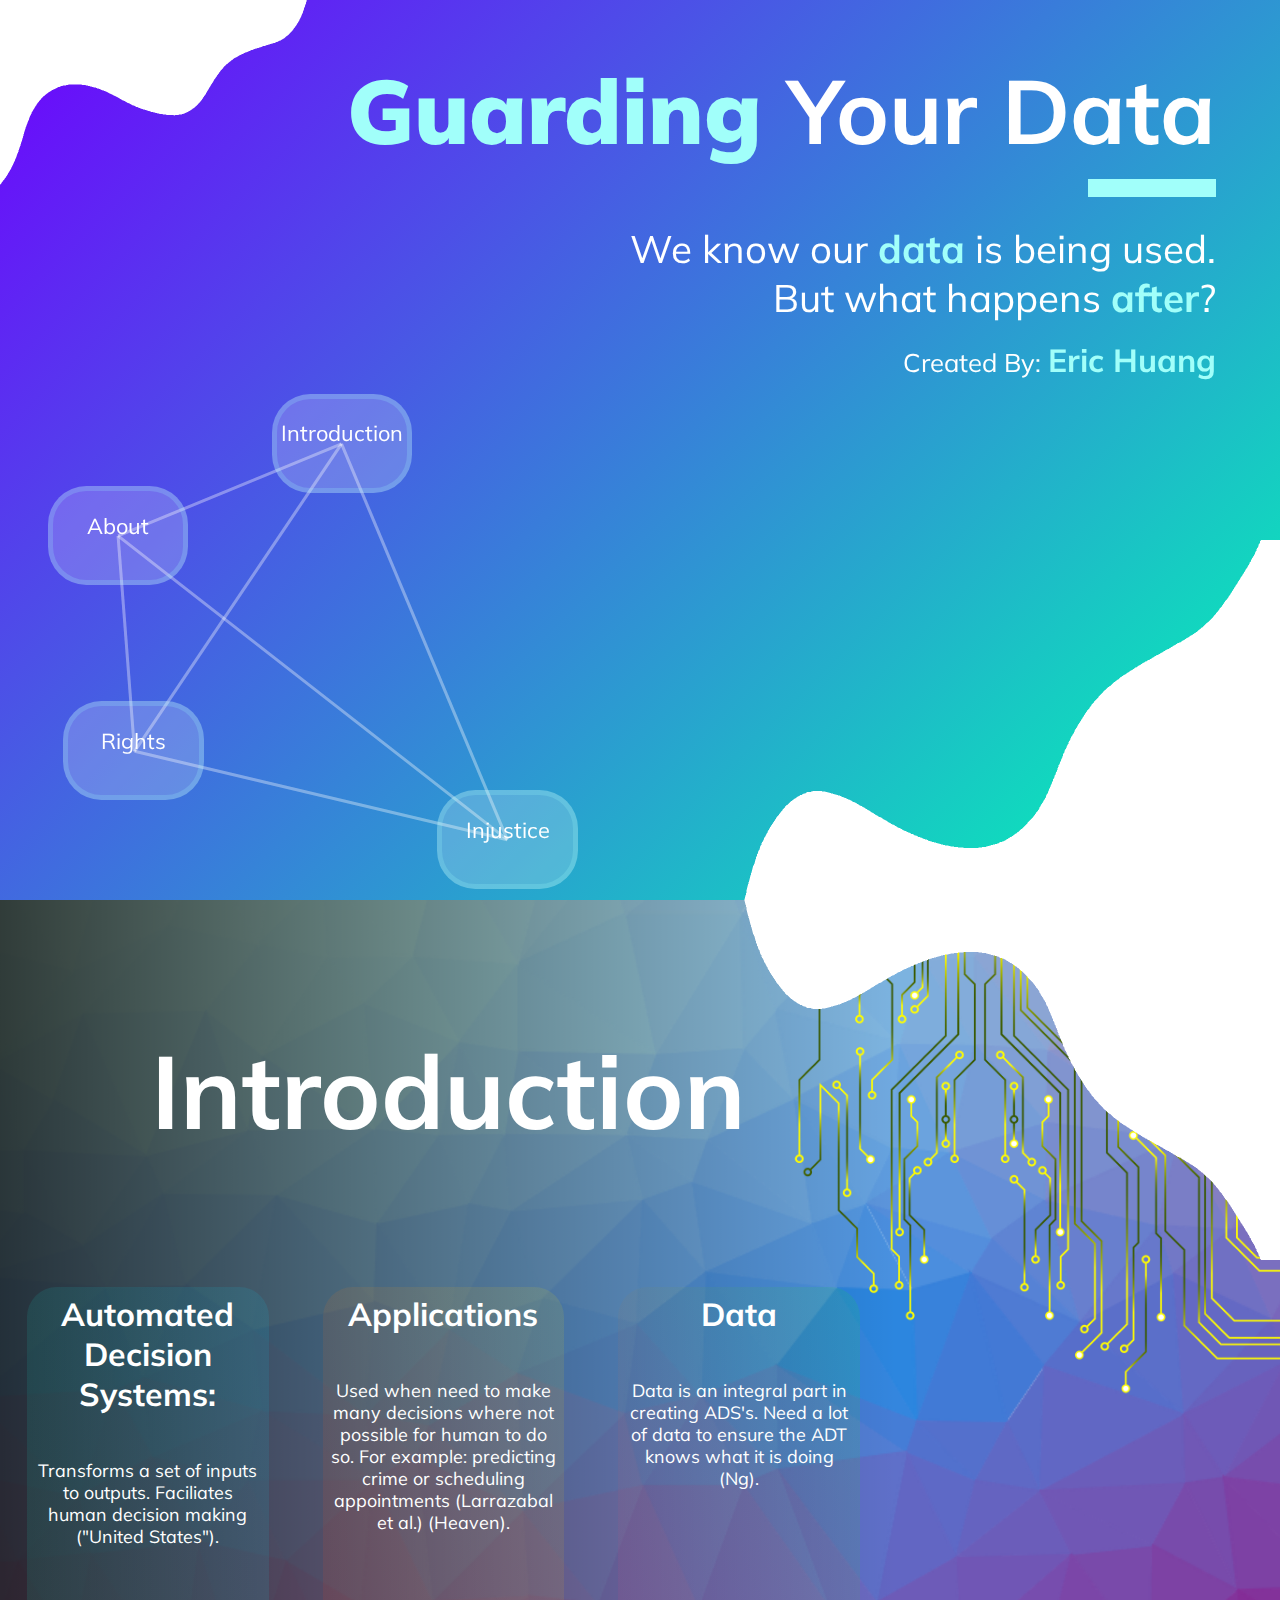
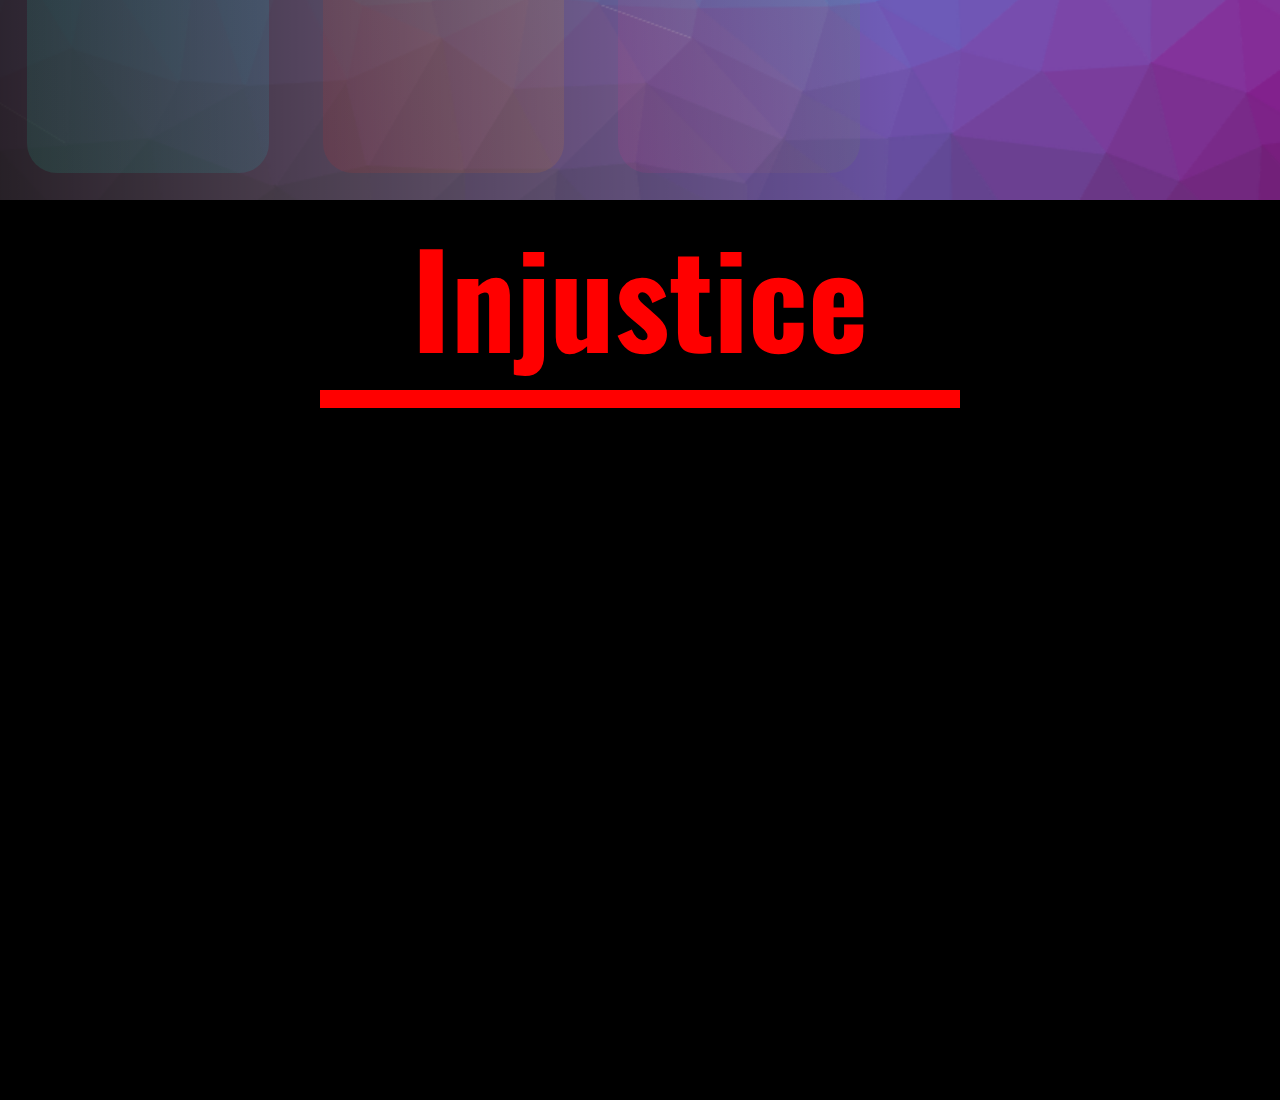
==== _html/index.html @ 79931433 "commit" ====
<!DOCTYPE html>
<html>
    <head>
        <link rel='stylesheet' href='../_css/general.css'>
        <link rel='stylesheet' href='../_css/page1.css'>
        <link rel='stylesheet' href='../_css/page2.css'>
        <link rel='stylesheet' href='../_css/page3.css'>
        <link rel="preconnect" href="https://fonts.gstatic.com">
        <link href="https://fonts.googleapis.com/css2?family=Mulish&display=swap" rel="stylesheet">
        <link href="https://fonts.googleapis.com/css2?family=Oswald&display=swap" rel="stylesheet">
        <script src="https://ajax.googleapis.com/ajax/libs/jquery/3.5.1/jquery.min.js"></script>
    </head>
    <body>
        <div id='page1'>
            <div id="title-slogan">
                <h1><span style='color:rgb(161, 255, 250)'><strong>Guarding</strong></span> Your Data</h1>
                <div id="rect"></div>
                <p class='slogan'>We know our <span style='color:rgb(161, 255, 250)'><strong>data</strong></span> is being used.</p>
                <p class='slogan'>But what happens <span style='color:rgb(161,255,250)'><strong>after</strong></span>?</p>
                <p id="credits">Created By: <span style='color:rgb(161, 255, 250);font-size:2.5vw;'><strong>Eric Huang</strong></span></p>
            </div>
            <canvas id="linesbetween"></canvas>
            <div id="links">
                <a href='#page2'>
                    <div class='link' id='l1'>
                        <p class="linktext">
                            Introduction
                        </p>
                    </div>
                </a>
                <a href='#page3'>
                    <div class='link' id='l2'>
                        <p class="linktext">
                            Injustice
                        </p>
                    </div>
                </a>
                <div class='link' id='l3'>
                    <p class="linktext">
                        Rights
                    </p>
                </div>
                <a href='about.html'>
                    <div class='link' id='l4'>
                        <p class="linktext">
                            About
                        </p>
                    </div>
                </a>
            </div>
            <img id='waveimg' src='../pics/wave.png'>
            <img id='wavetopimg' src='../pics/wavetop.png'>
        </div>
        <div id='page2'>
            <div id='page2head'>
                <h1>
                    Introduction
                </h1>
                <div id="info2">
                    <div id='infoCard' style='background-image: linear-gradient(70deg, rgba(29,255,195,0.1),rgba(0,212,255,0.1));'>
                        <h2>Automated Decision Systems:</h2>
                        <p>Transforms a set of inputs to outputs. Faciliates human decision making ("United States").</p>
                    </div>
                    <div id='infoCard' style='background-image: linear-gradient(70deg, rgba(255, 29, 29, 0.1),rgba(255, 238, 0, 0.1));'>
                        <h2>Applications</h2>
                        <p>Used when need to make many decisions where not possible for human to do so.
                            For example: predicting crime or scheduling appointments (Larrazabal et al.) (Heaven).
                        </p>
                    </div>
                    <div id='infoCard' style='background-image: linear-gradient(70deg, rgba(255, 29, 153, 0.1),rgba(9, 255, 0, 0.1));'>
                        <h2>Data</h2>
                        <p>Data is an integral part in creating ADS's. Need a lot of data to ensure the ADT
                            knows what it is doing (Ng).
                        </p>
                    </div>
                </div>
            </div>
            <img id="elec" src='../pics/elec.png'>
            <img id='waveimg2' src='../pics/wave.png'>
        </div>
        <div id='page3'>
            <div id="bigInjustice">
                <h1>
                    Injustice
                </h1>
                <div id="redline"></div>
            </div>
        </div>
        <a id="scrollUp" href='#page1'>
            <p>
                Scroll Up 
            </p>
        </a>
        <script src='../_js/background.js'></script>
        <script src='../_js/frontAnim.js'></script>
        <script src='../_js/pagedynamics.js'></script>
    </body>
</html>
---- _css/general.css ----
* {
    margin: 0;
    padding: 0;
    -webkit-box-sizing: border-box;
    -moz-box-sizing: border-box;
         box-sizing: border-box;

}

body {
    overflow-x: hidden;
    position: relative;
}

img {
    user-select: none;
    -moz-user-select: none;
    -webkit-user-drag: none;
    -webkit-user-select: none;
    -ms-user-select: none;
}

#scrollUp {
    display: none; 
    position: fixed;
    width: 10vw;
    height: 5vh;
    left: 2vw;
    top: 3vh;
    border-radius: 2vw;
    z-index: 1;
    text-align: center;
    background-color: rgba(161, 255, 250, 0.288);
    transition: 0.3s;
    color: rgb(0, 0, 0);
    text-decoration: none;
    font-style: none;
    font-size: 2.5vh;
    animation: pulse 3s infinite;
}
#scrollUp p {
    position: absolute;
    left: 0;
    right: 0;
    top: 0.6vh;
}
#scrollUp:hover {
    color: white;
    border: 2px solid white;
}
@keyframes pulse {
    50% {
        transform: scale(1.1);
        box-shadow: 0 0 10px rgb(161, 255, 250);
    }
}



h1, h2, p {
    font-family: 'Mulish';
}
---- _css/page1.css ----
#page1 {
    height: 100vh;
    width: 100vw;
    position: relative;
    background: linear-gradient(-45deg, #00ffb3, #6f00ff);
}

#title-slogan {
    top: 6vh;
    right: 5vw;
    z-index: 4;
    width: 70vw;
    color: rgb(255, 255, 255);
    position: absolute;
    transition: 1s;
    text-align: right;
}


#title-slogan h1 {
    font-size: 7vw;
    margin-bottom: 1vw;
}

#title-slogan .slogan {
    clear: right;
    margin-bottom: 0vw;
    font-size: 3vw;
}
#rect {
    position: relative;
    float: right;
    background-color: rgb(161, 255, 250);
    width: 10vw;
    height: 2vh;
    right: 0;
    margin-bottom: 3vh;
}
#credits {
    margin-top: 2vh;
    color: white;
    font-size: 2vw;
}

#waveimg {
    width: 50vw;
    position: absolute;
    bottom: 0;
    right: 0;
    transition: 0.5s;
    z-index: 2;
}
#wavetopimg {
    width: 50vw;
    position: absolute;
    top: 0;
    left: 0;
    transition: 0.5s;
    z-index: 1;
}

#links {
    position: absolute;
    z-index: 4;
    bottom: 0vh;
    left: 0vw;
    width: 55vw;
    height: 60vh;
    text-decoration: none;
}

.link {
    position: absolute;
    border: 5px solid rgba(161, 255, 250, 0.2);
    border-radius: 3vw;
    width: 11vw;
    height: 11vh;
    padding: 10px;
    display: inline-block;
    background-color: transparent;
    text-align: center;
    cursor: pointer;
    background-color: rgba(255, 255, 255, 0.2);
}
.link:hover {
    background-color: rgba(161, 255, 250, 0.5);
    border: 5px solid rgba(255, 255, 255, 1);
    transform: scale(1.1);
    box-shadow: 0 0 7px white;
}

.linktext {
    position: absolute;
    font-size: 1.7vw;
    left: 0;
    right: 0;
    top: 2.3vh;
    color: white;
}

#linesbetween {
    position: absolute;
    z-index: 1;
    bottom: 0vh;
    left: 0vw;
}
---- _css/page2.css ----
#page2 {
    background-image: url("../pics/grids.png");
    background-size: cover;
    height: 100vh;
    width: 100vw;
    position: relative;
    z-index: 1;
}

#waveimg2 {
    transform: scaleY(-1);
    position: absolute;
    width: 50vw;
    right: 0;
    top: 0;
}
#elec {
    position: absolute;
    bottom: -20px;
    top: 0;
    right: 0;
    width: 40vw;
}

#page2head {
    display: inline-block;
    position: relative;
    width: 70vw;
    height: 100vh;
    background-image: linear-gradient(90deg,rgba(0, 0, 0, 0.747),rgba(255, 255, 255, 0))

}

#page2head h1 {
    position: absolute;
    text-align: center;
    left: 0;
    right: 0;
    top: 14vh;
    font-size: 8vw;
    color: rgb(255, 255, 255);
}

#info2 {
    top: 40vh;
    bottom: 0;
    position: absolute;
    width: 100%;
    display: flex;
    flex-direction: row;
    flex-flow: space-evenly;
}

#infoCard {
    position: relative;
    border-radius: 30px;
    margin: 3%;
    width: 27%;
    transition: 0.2s;
}

#infoCard:hover {
    transform: scale(1.03);
}

#info2 h2 {
    margin: 3%;
    text-align: center;
    color: rgb(255, 255, 255); 
    font-size: 2.5vw;
    margin-bottom: 5vh;
}

#info2 p {
    margin: 3%;
    text-align: center;
    color: rgb(255, 255, 255); 
    font-size: 1.4vw;
}
---- _css/page3.css ----
#page3 {
    background-color: black;
    height: 100vh;
    width: 100vw;
    position: relative;
    animation: changeRedBlack 4s infinite;
}
@keyframes changeRedBlack {
    50% {
        background-color: rgb(29, 0, 0);
    }
}

#bigInjustice {
    position: relative;
    /* border: 1px solid white; */
    width: 50vw;
    left: 25vw;
}

#page3 h1 {
    color: red;
    font-family: "Oswald";
    text-align: center;
    font-size: 10vw;
    position: relative;
}

#redline {
    border: 1px dotted red;
    background-color: red;
    height: 2vh;

}
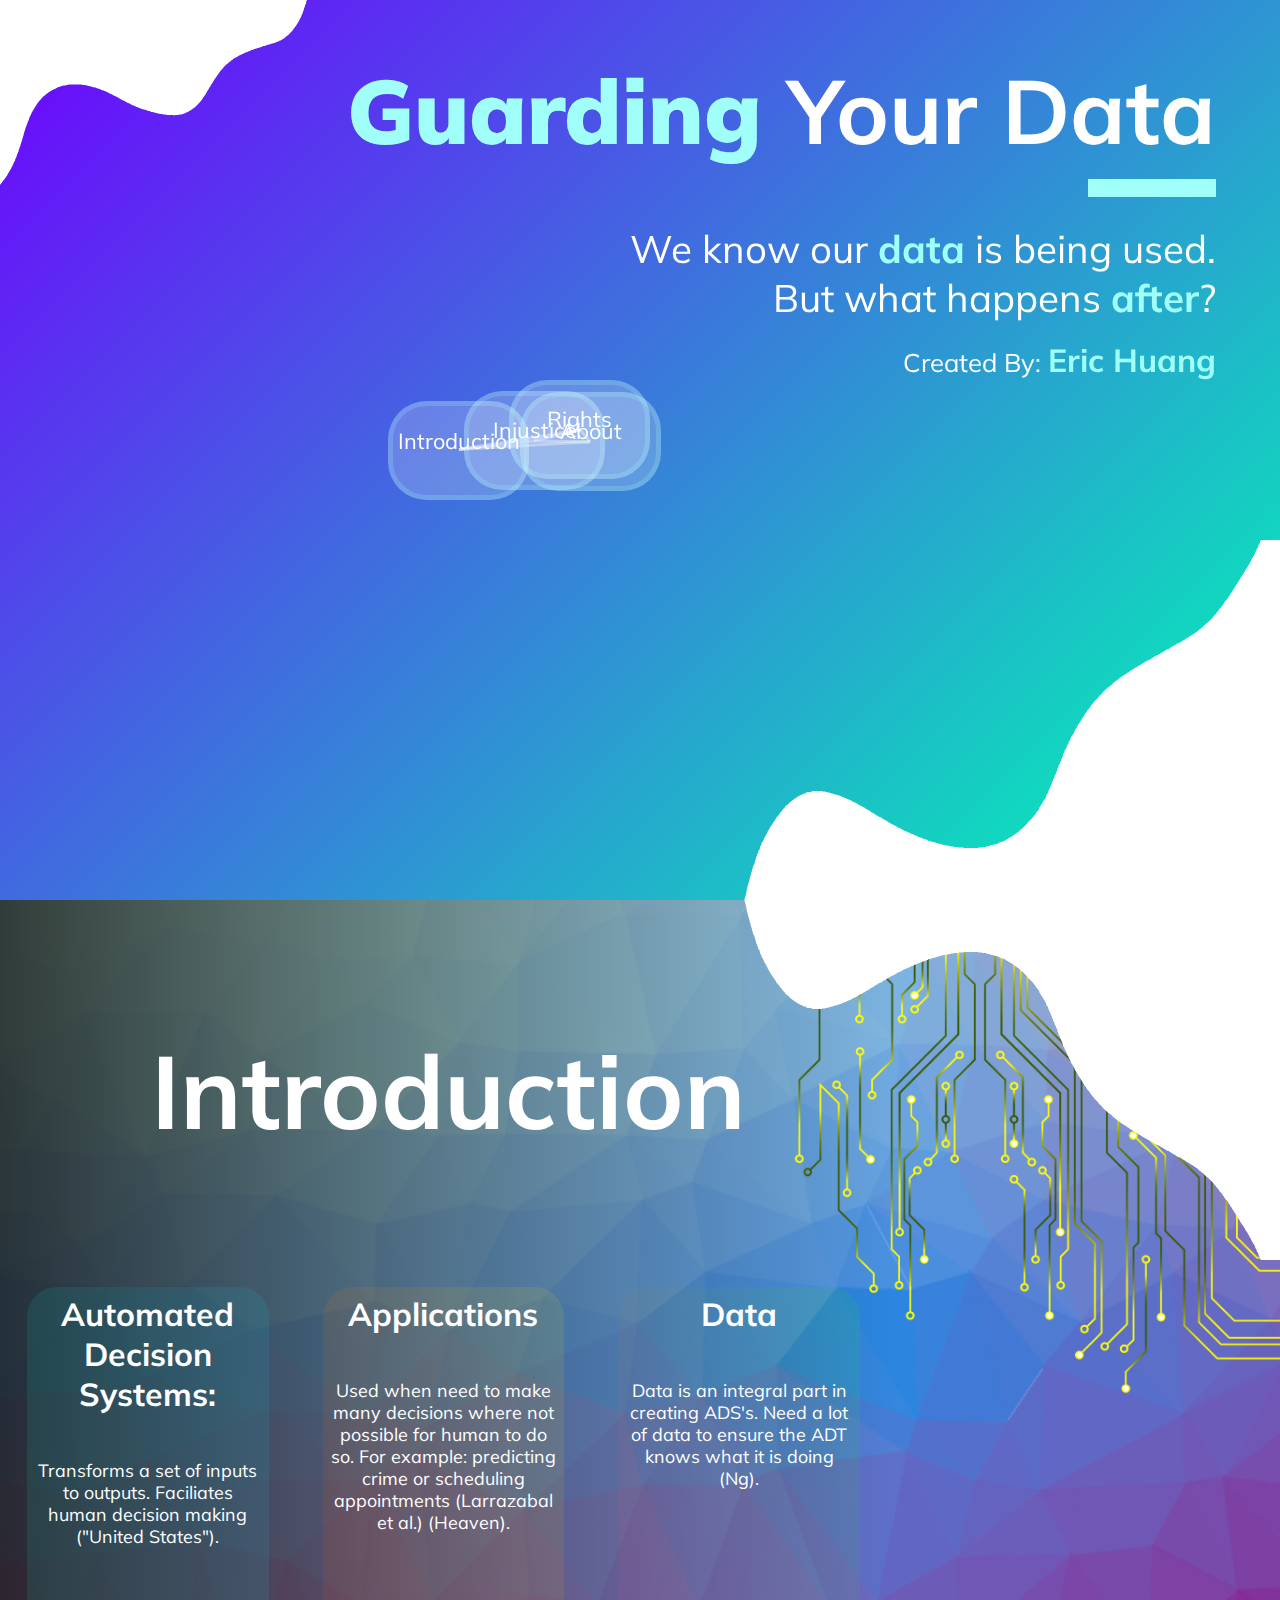
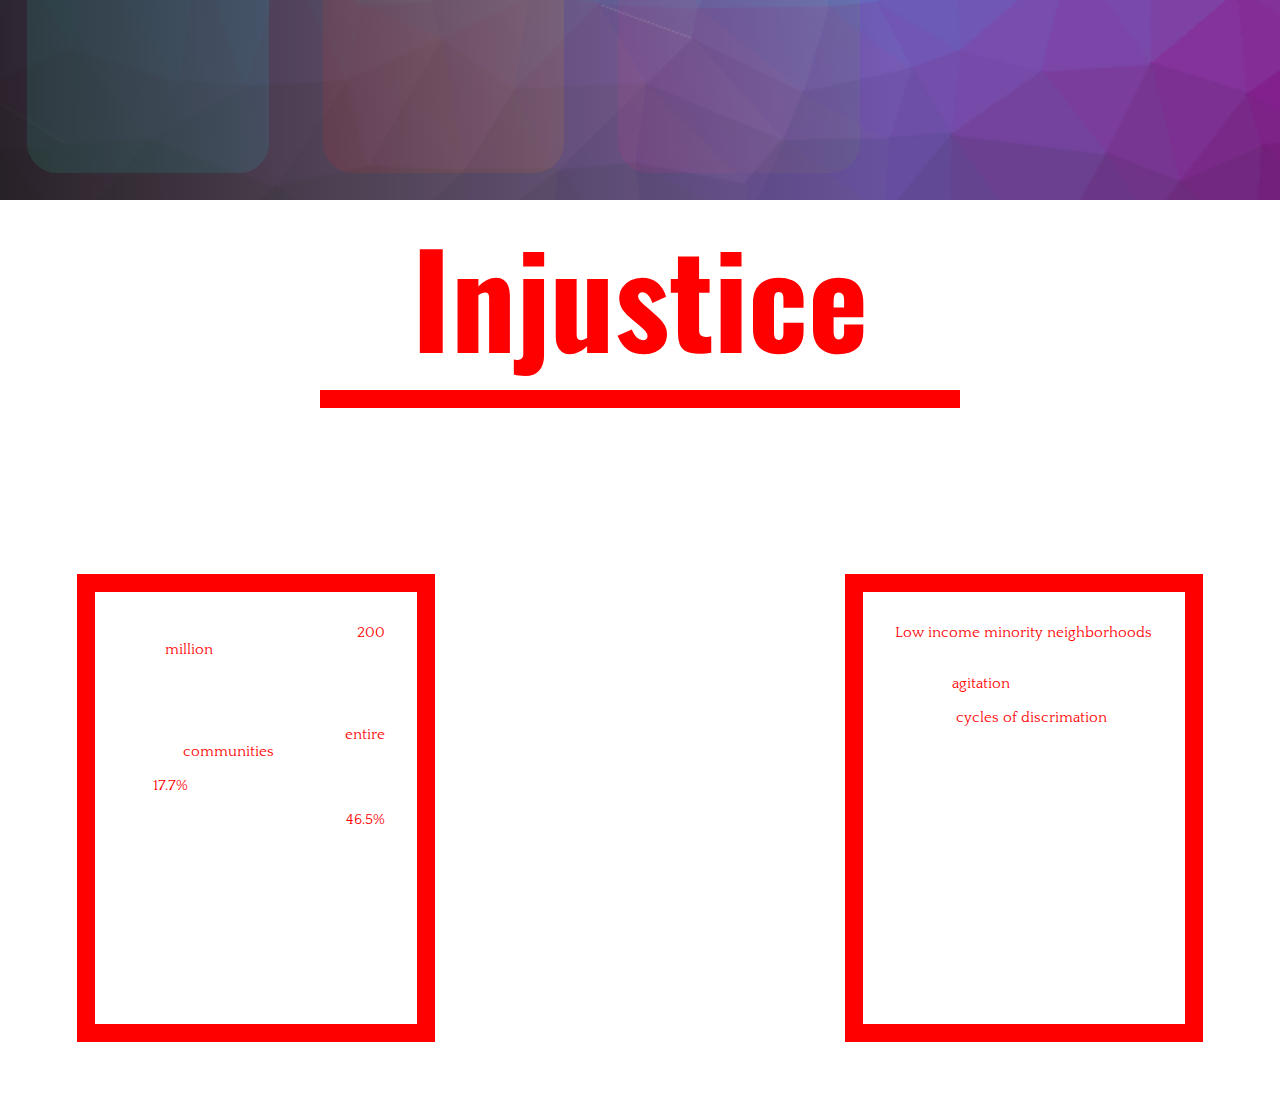
==== commit 2fd84e9a: "added page3" ====
--- a/_html/index.html
+++ b/_html/index.html
@@ -8,6 +8,7 @@
         <link rel="preconnect" href="https://fonts.gstatic.com">
         <link href="https://fonts.googleapis.com/css2?family=Mulish&display=swap" rel="stylesheet">
         <link href="https://fonts.googleapis.com/css2?family=Oswald&display=swap" rel="stylesheet">
+        <link href="https://fonts.googleapis.com/css2?family=Quattrocento&display=swap" rel="stylesheet">
         <script src="https://ajax.googleapis.com/ajax/libs/jquery/3.5.1/jquery.min.js"></script>
     </head>
     <body>
@@ -85,6 +86,33 @@
                 </h1>
                 <div id="redline"></div>
             </div>
+            <div id="injusticeInfo">
+                <div class="injusticeSideInfo">
+                    <div class='injusticeSideCard'>
+                        <p id="injusticeLeftP" class="injusticePara">
+                            Past medical algorithm used on <span class='pulsingRedStats'>200 million</span> Americans was found by researchers to discriminate against African Americans (Ledford)<br><br>
+                            These medical algorithms can determine the health of <span class='pulsingRedStats'>entire communities</span> (Samorani et al.) <br><br>
+                            <span class='pulsingRedStats'>17.7%</span> of African American patients received extra care, compared to the significantly higher figure of <span class='pulsingRedStats'>46.5%</span> had it been unbiased (Ledford)
+                            
+                        </p>
+                    </div>
+                </div>
+                <div class="injusticeCenterInfo">
+                    <p class="injusticePara">
+                        You are probably familar with automated decision systems or some variant of the technology. <br><br>
+                        Of course, the idea of such process is easy to grasp.<br><br> But the consequences they bring may not
+                        be as well understood and recognized.
+                    </p>
+                </div>
+                <div class="injusticeSideInfo">
+                    <div class='injusticeSideCard'>
+                        <p id="injusticeRightR" class="injusticePara">
+                            <span class='pulsingRedStats'>Low income minority neighborhoods</span> impacted by predictive policing: different behavior in police officers > leads to <span class='pulsingRedStats'>agitation</span> in officers (Heaven) <br><br>
+                            Leads to <span class='pulsingRedStats'>cycles of discrimation</span>: data obtained by biased behavior from officers fed into models used by officers again (Heaven)                            
+                        </p>
+                    </div>
+                </div>
+            </div>
         </div>
         <a id="scrollUp" href='#page1'>
             <p>
--- a/_css/page3.css
+++ b/_css/page3.css
@@ -1,14 +1,9 @@
 #page3 {
-    background-color: black;
+    background-color: white;
     height: 100vh;
     width: 100vw;
     position: relative;
-    animation: changeRedBlack 4s infinite;
-}
-@keyframes changeRedBlack {
-    50% {
-        background-color: rgb(29, 0, 0);
-    }
+    transition: 2s;
 }
 
 #bigInjustice {
@@ -16,6 +11,7 @@
     /* border: 1px solid white; */
     width: 50vw;
     left: 25vw;
+    height: 35vh;
 }
 
 #page3 h1 {
@@ -31,4 +27,71 @@
     background-color: red;
     height: 2vh;
 
+}
+
+#injusticeInfo {
+    position: relative;
+    /* border: 2px solid rgb(0, 4, 255); */
+    width: 100vw;
+    height: 65vh;
+    display: flex;
+    justify-content: space-around;
+}
+
+#injusticeInfo .injusticeSideInfo {
+    position: relative;
+    /* border: 1px solid white; */
+    width: 35vw;
+}
+
+#injusticeInfo .injusticeSideInfo .injusticeSideCard {
+    border: 2vh solid red;
+    position: absolute;
+    top: 10%;
+    bottom: 10%;
+    right: 10%;
+    left: 10%;
+    animation: redBorderJump 5s infinite;
+}
+@keyframes redBorderJump {
+    50% {
+        box-shadow: 0 0 10vw red;
+    }
+}
+#injusticeInfo .injusticeSideInfo .injusticeSideCard p {
+    font-family: 'Quattrocento';
+    color: rgb(255, 255, 255);
+    font-size: 1.2vw;
+    margin: 10%;
+}
+
+#injusticeInfo .injusticeCenterInfo {
+    position: relative;
+    /* border: 1px solid red; */
+    width: 15vw;
+}
+
+#injusticeInfo .injusticeCenterInfo p {
+    font-family: 'Quattrocento';
+    color: rgb(255, 255, 255);
+    font-size: 1.5vw;
+    text-align: center;
+}
+
+#injusticeLeftP {
+    text-align: right;
+}
+
+.injusticePara {
+    transition: 2s;
+}
+
+.pulsingRedStats {
+    color: red;
+    animation: pulsingRedText 3s infinite;
+}
+@keyframes pulsingRedText {
+    50% {
+        color: white;
+    }
 }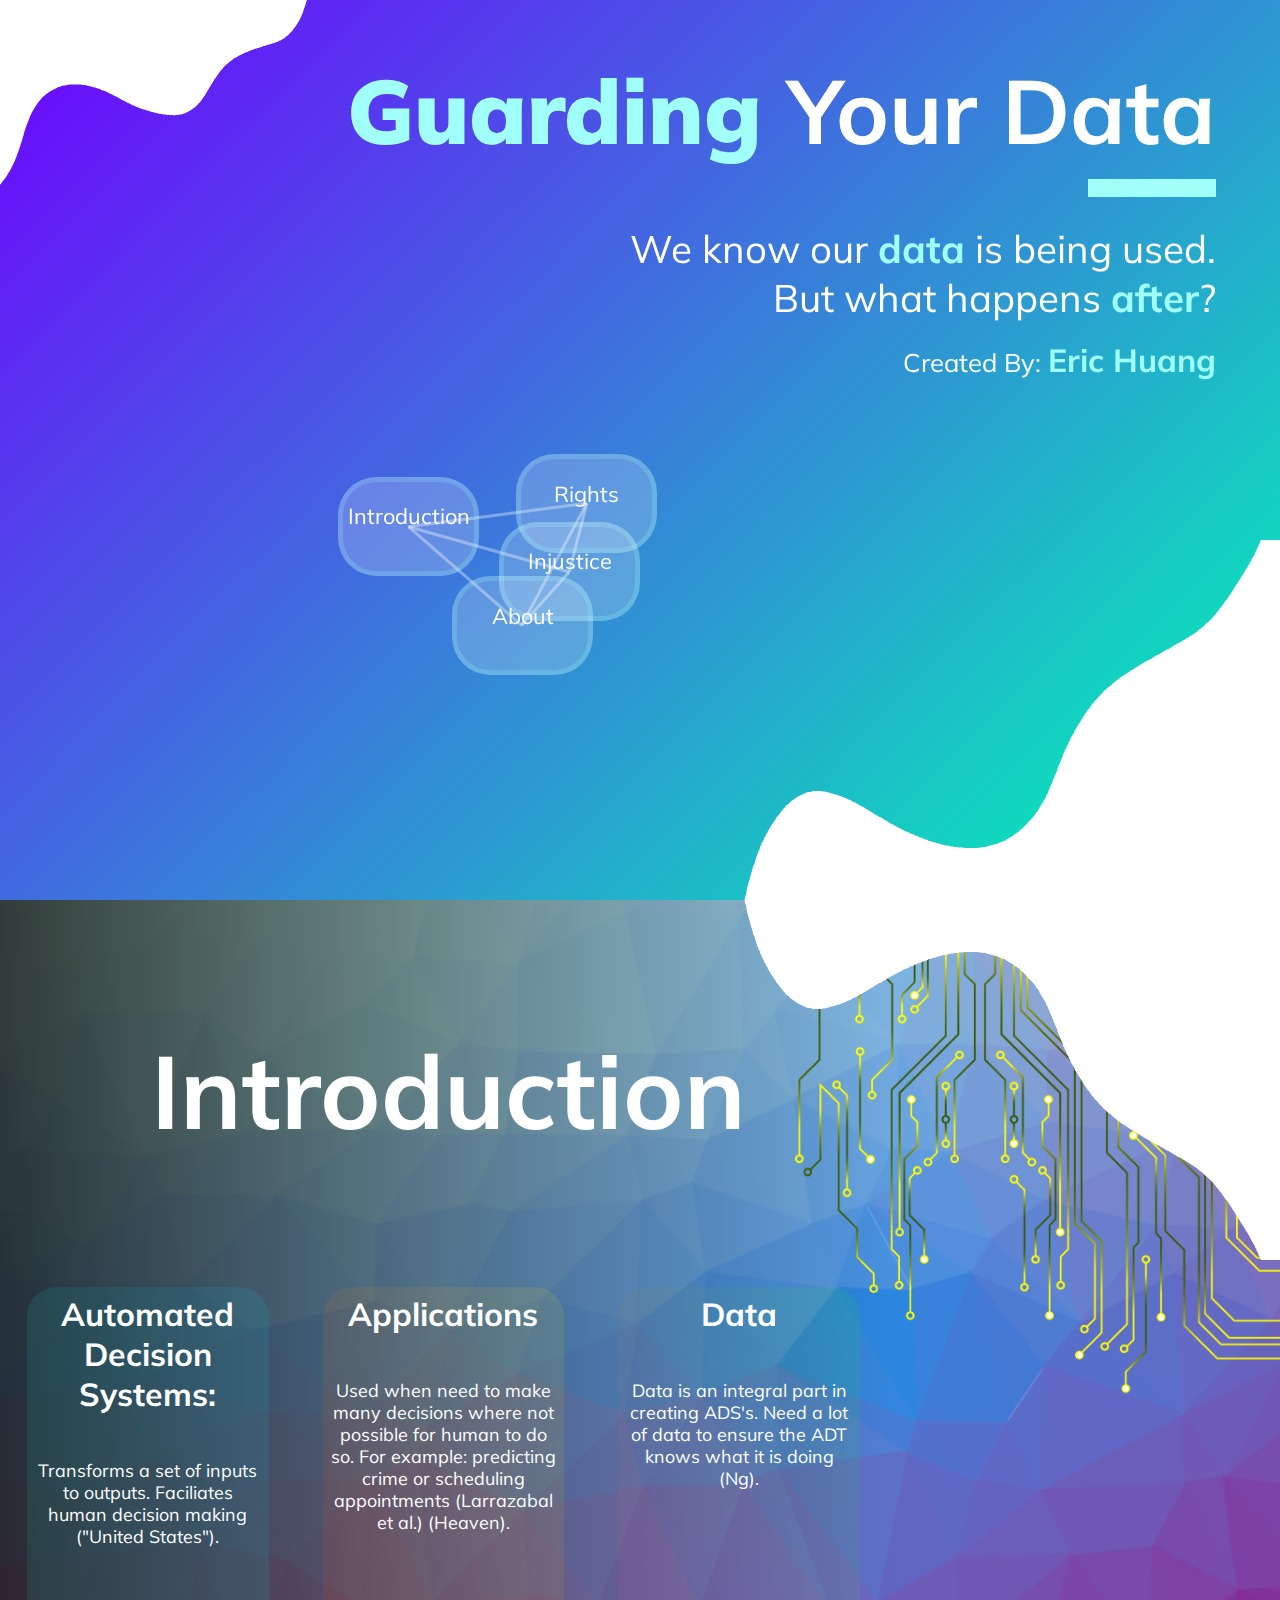
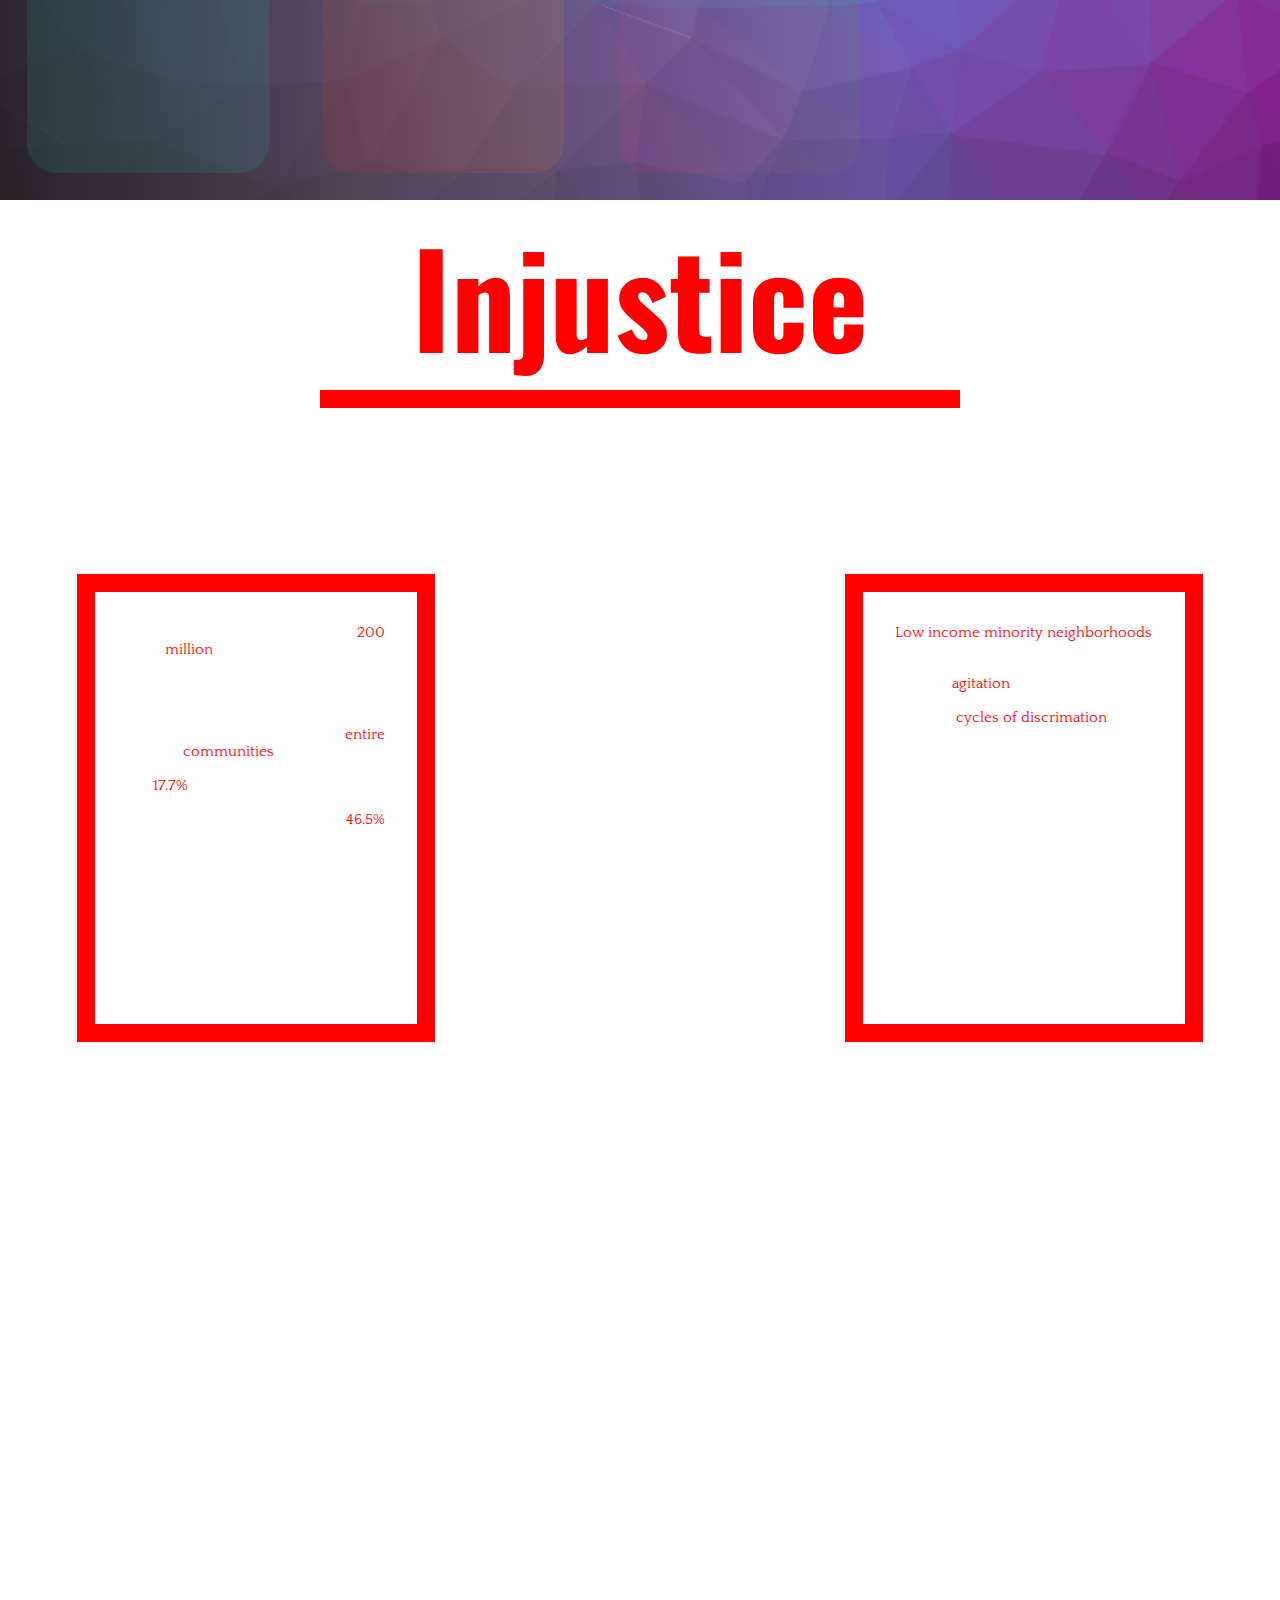
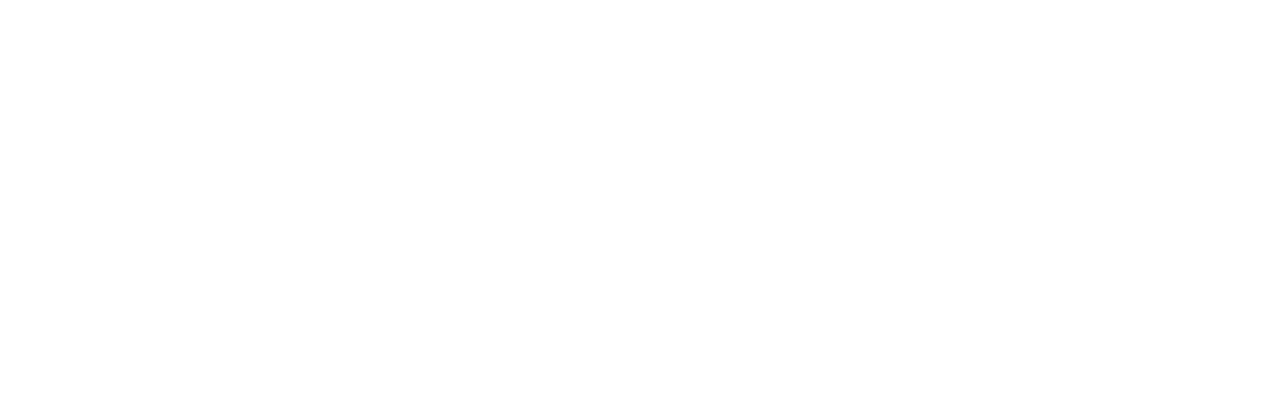
==== commit 755face4: "started page 4" ====
--- a/_html/index.html
+++ b/_html/index.html
@@ -5,6 +5,7 @@
         <link rel='stylesheet' href='../_css/page1.css'>
         <link rel='stylesheet' href='../_css/page2.css'>
         <link rel='stylesheet' href='../_css/page3.css'>
+        <link rel='stylesheet' href='../_css/page4.css'>
         <link rel="preconnect" href="https://fonts.gstatic.com">
         <link href="https://fonts.googleapis.com/css2?family=Mulish&display=swap" rel="stylesheet">
         <link href="https://fonts.googleapis.com/css2?family=Oswald&display=swap" rel="stylesheet">
@@ -36,11 +37,13 @@
                         </p>
                     </div>
                 </a>
-                <div class='link' id='l3'>
-                    <p class="linktext">
-                        Rights
-                    </p>
-                </div>
+                <a href='#page4'>
+                    <div class='link' id='l3'>
+                        <p class="linktext">
+                            Rights
+                        </p>
+                    </div>
+                </a>
                 <a href='about.html'>
                     <div class='link' id='l4'>
                         <p class="linktext">
@@ -114,6 +117,9 @@
                 </div>
             </div>
         </div>
+        <div id='page4'>
+
+        </div>
         <a id="scrollUp" href='#page1'>
             <p>
                 Scroll Up 
--- a/_css/page3.css
+++ b/_css/page3.css
@@ -51,11 +51,11 @@
     bottom: 10%;
     right: 10%;
     left: 10%;
-    animation: redBorderJump 5s infinite;
+    animation: redBorderJump 4s infinite;
 }
 @keyframes redBorderJump {
     50% {
-        box-shadow: 0 0 10vw red;
+        box-shadow: 0 0 5vw red;
     }
 }
 #injusticeInfo .injusticeSideInfo .injusticeSideCard p {
--- a/_css/page4.css
+++ b/_css/page4.css
@@ -0,0 +1,5 @@
+#page4 {
+    position: relative;
+    width: 100vw;
+    height: 100vh;
+}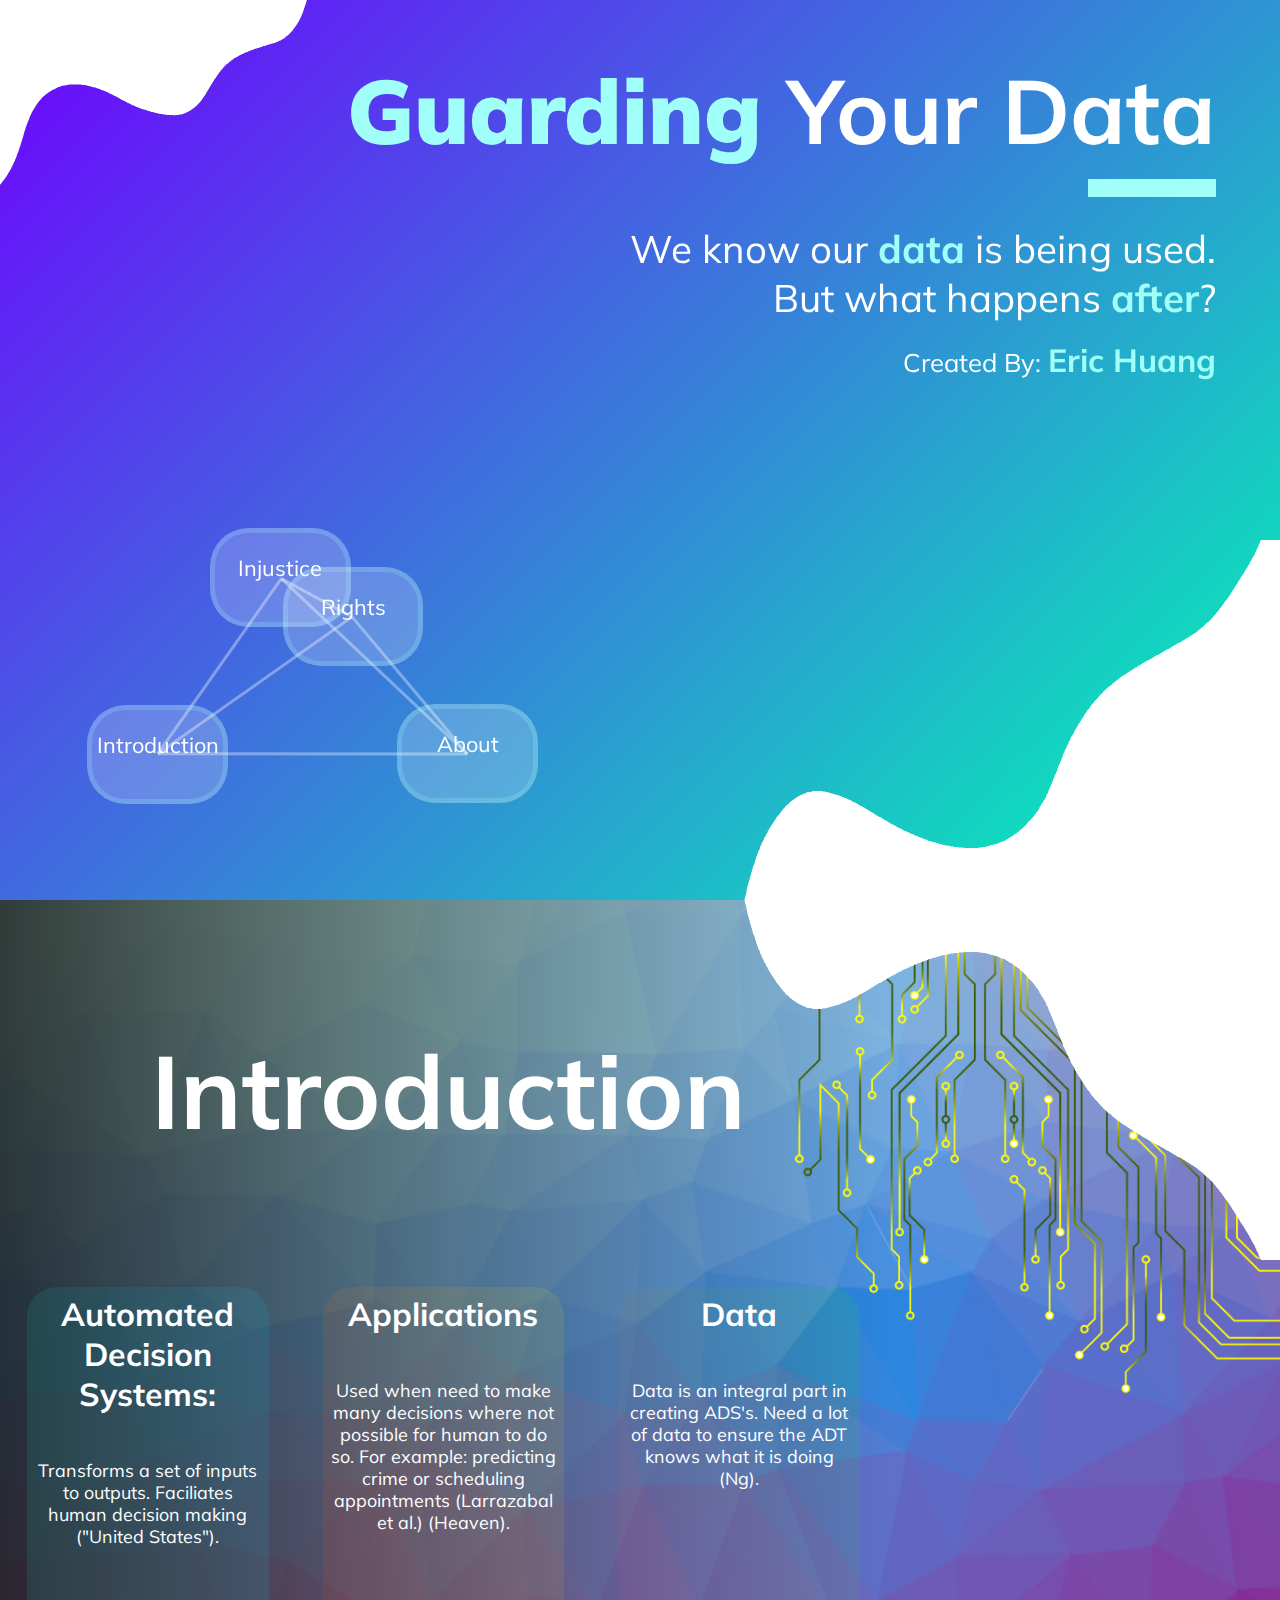
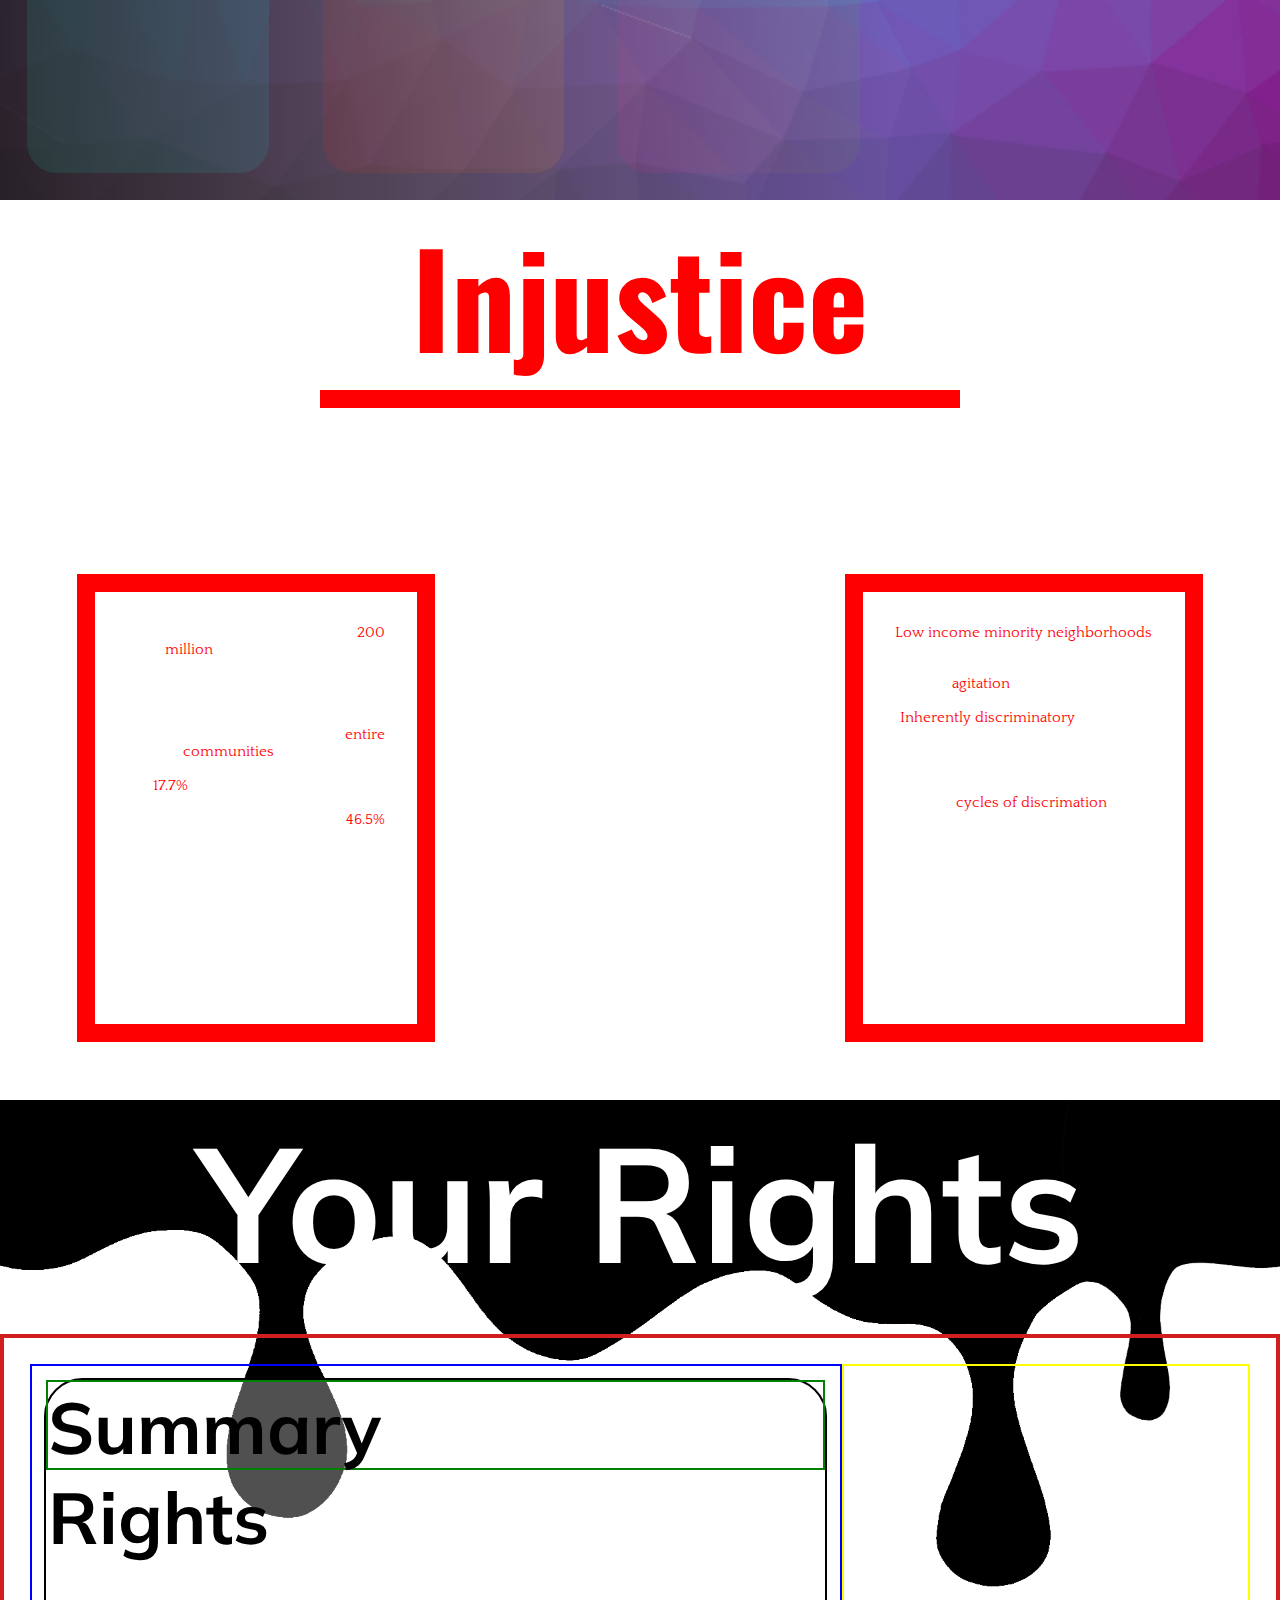
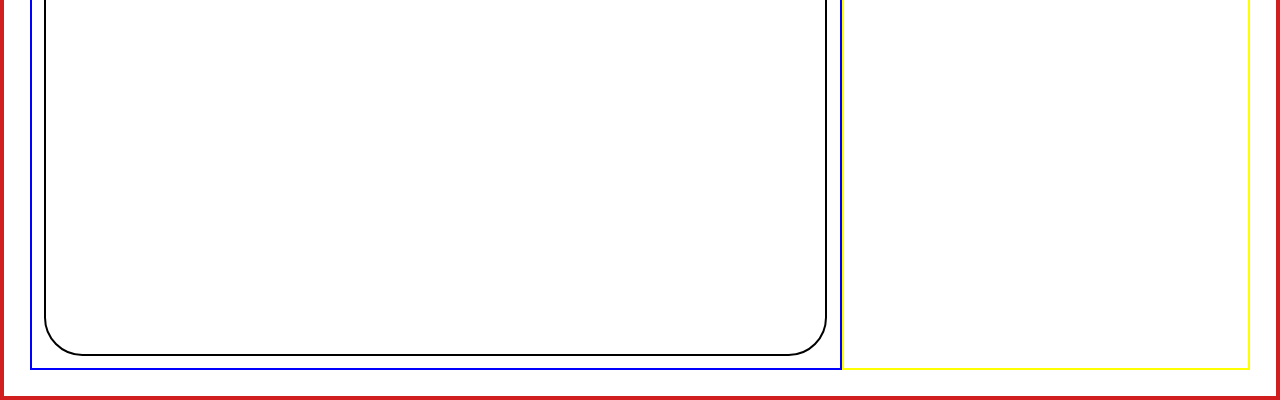
==== commit ad584275: "updatep4" ====
--- a/_html/index.html
+++ b/_html/index.html
@@ -111,14 +111,37 @@
                     <div class='injusticeSideCard'>
                         <p id="injusticeRightR" class="injusticePara">
                             <span class='pulsingRedStats'>Low income minority neighborhoods</span> impacted by predictive policing: different behavior in police officers > leads to <span class='pulsingRedStats'>agitation</span> in officers (Heaven) <br><br>
-                            Leads to <span class='pulsingRedStats'>cycles of discrimation</span>: data obtained by biased behavior from officers fed into models used by officers again (Heaven)                            
+                            “<span class='pulsingRedStats'>Inherently discriminatory</span>” as "decisions are made on the basis of subjects falling within so-defined groups” (B. Goodman and Flaxman).<br><br>                           
+                            Leads to <span class='pulsingRedStats'>cycles of discrimation</span>: data obtained by biased behavior from officers fed into models used by officers again (Heaven). 
                         </p>
                     </div>
                 </div>
             </div>
         </div>
         <div id='page4'>
+            <div id="rights-granted-cont">
+                <h1>
+                    Your Rights
+                </h1>
+            </div>
+            <div id='holdsRightsAndLink'>
+                <div id="aboutRights">
+                    <div id="aboutRightsBox">
+                        <div id="toggleSumRights">
+                            <h2 class="SumRightsFormat">
+                                Summary
+                            </h2>
+                            <h2 class="SumRightsFormat">
+                                Rights
+                            </h2>
+                        </div>
+                    </div>
+                </div>
+                <div id="linkToRealThing">
 
+                </div>
+            </div>
+            <img id='p4goop' src='../pics/goop.png'>
         </div>
         <a id="scrollUp" href='#page1'>
             <p>
--- a/_css/page4.css
+++ b/_css/page4.css
@@ -2,4 +2,70 @@
     position: relative;
     width: 100vw;
     height: 100vh;
+}
+#p4goop {
+    position: absolute;
+    top: 0;
+    width: 100vw;
+    z-index: -1;
+}
+#rights-granted-cont {
+    position: relative;
+    height: 26vh;
+    width: 100vw;
+}
+
+#rights-granted-cont h1 {
+    position: absolute;
+    color: rgb(255, 255, 255);
+    font-size: 18vh;
+    left: 0;
+    right: 0;
+    text-align: center;
+}
+
+#holdsRightsAndLink {
+    position: relative;
+    border: 4px solid rgb(209, 31, 31);
+    width: 100vw;
+    height: 74vh;
+    padding: 2vw;
+    display: flex;
+    flex-flow: space-evenly;
+}
+
+#aboutRights {
+    position: relative;
+    border: 2px solid blue;
+    flex-grow: 2;
+}
+#aboutRightsBox {
+    border: 2px solid black;
+    border-radius: 3vw;
+    position: absolute;
+    left: 1vw;
+    right: 1vw;
+    top: 1vw;
+    bottom: 1vw;
+    background-color: rgba(255, 255, 255, 0.315);
+}
+#toggleSumRights {
+    position: absolute;
+    left: 0;
+    top: 0;
+    right: 0;
+    height: 10vh;
+    border: 2px solid green;
+}
+
+.SumRightsFormat {
+    font-size: 8vh;
+    color: rgb(0, 0, 0);
+}
+
+#linkToRealThing {
+    position: relative;
+    border: 2px solid yellow;
+    flex-grow: 1;
+
 }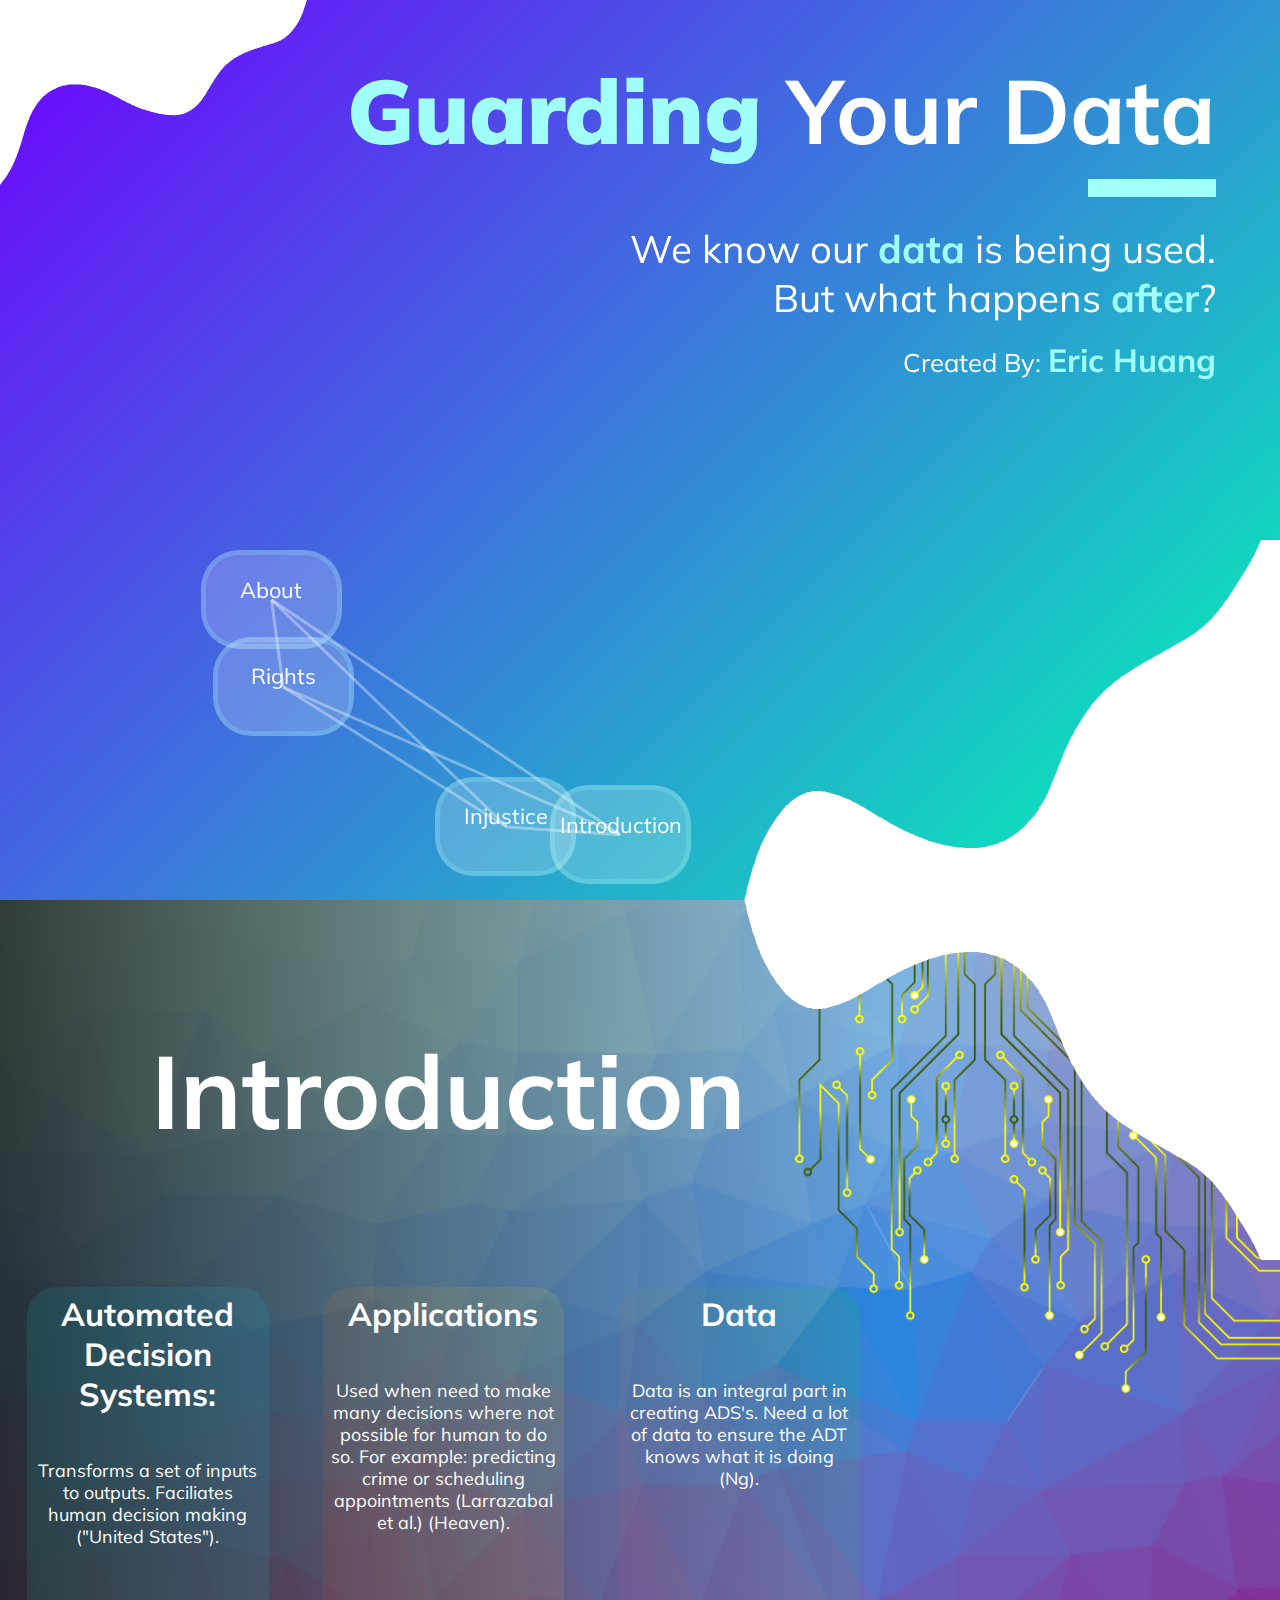
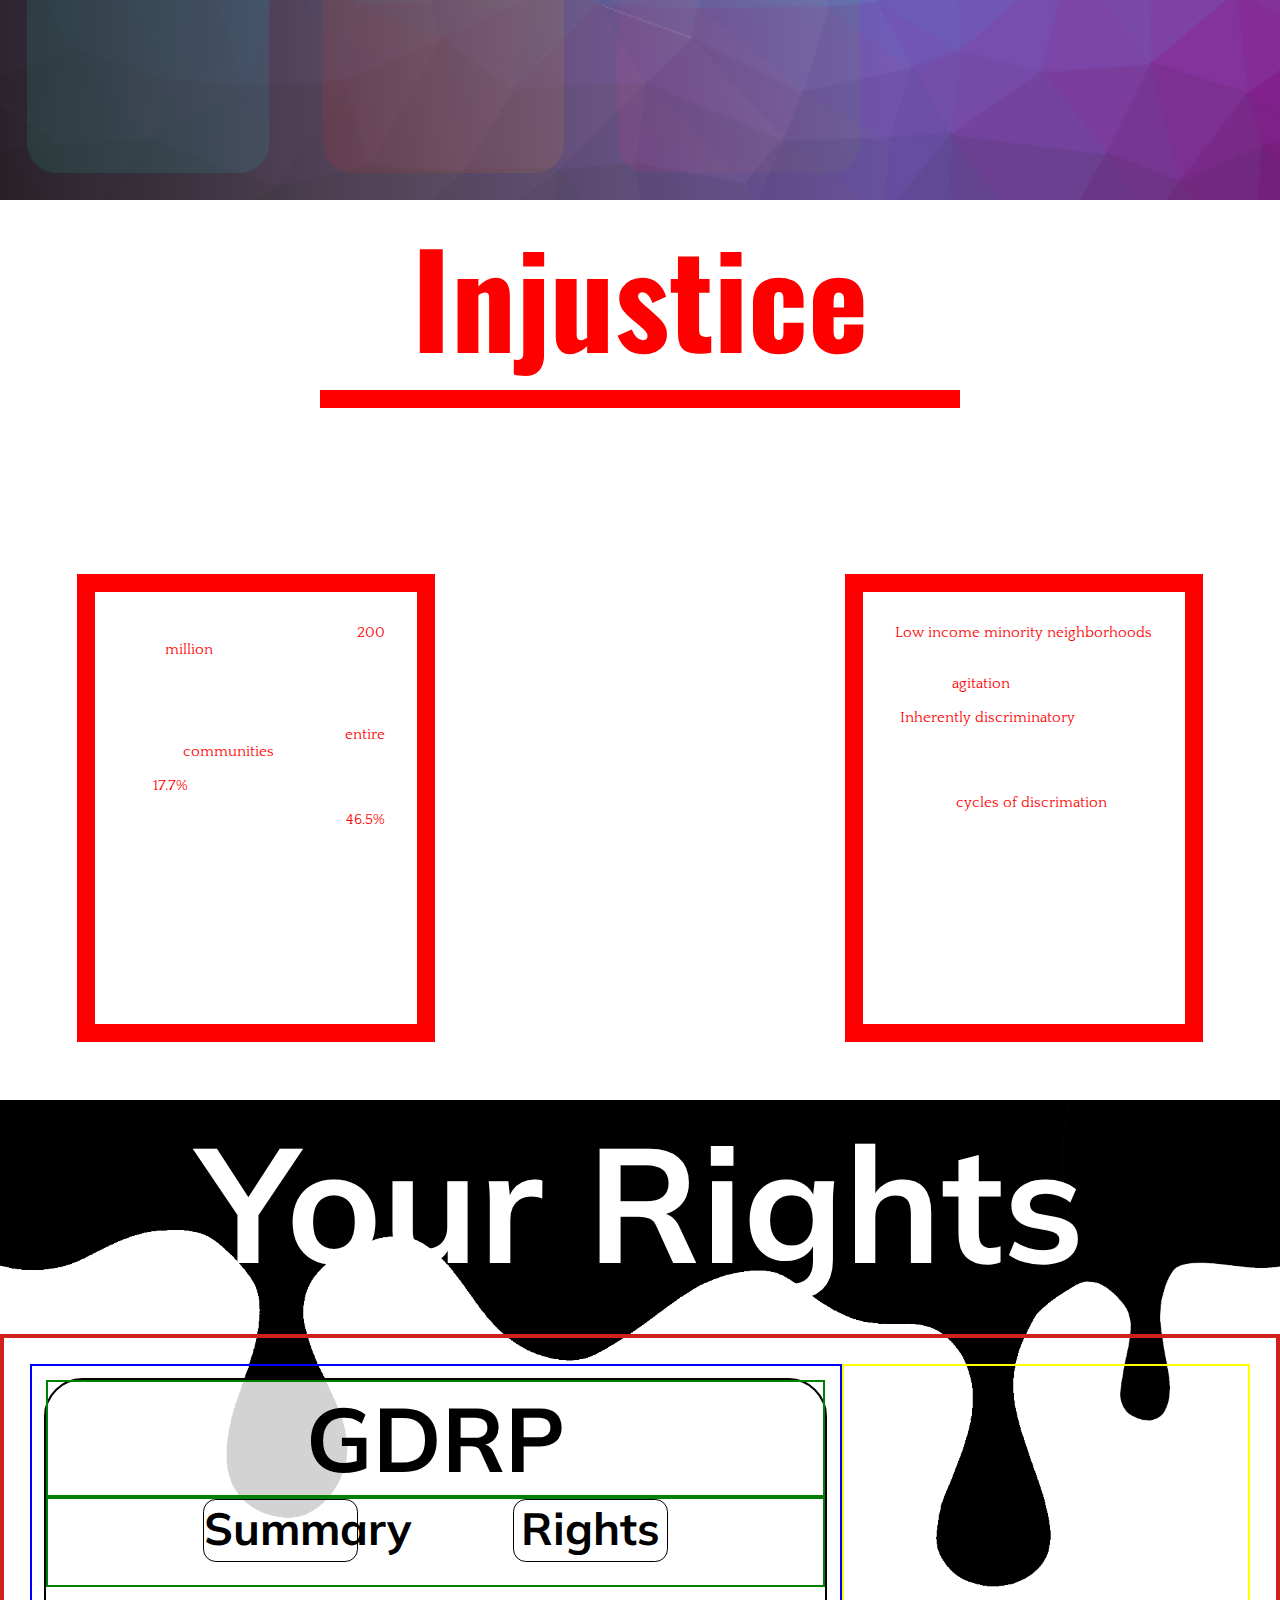
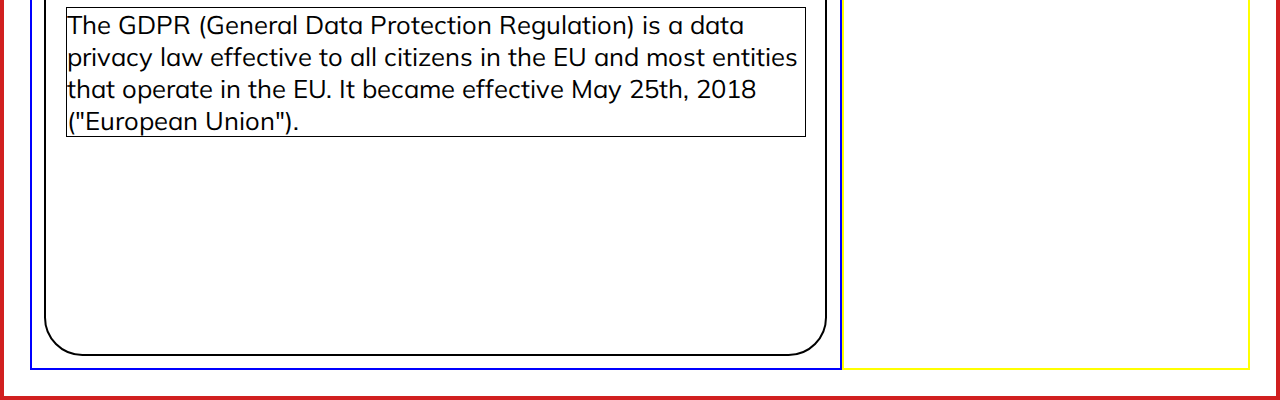
==== commit 6ff1b1f8: "jfoiwe" ====
--- a/_html/index.html
+++ b/_html/index.html
@@ -127,14 +127,32 @@
             <div id='holdsRightsAndLink'>
                 <div id="aboutRights">
                     <div id="aboutRightsBox">
+                        <div id="legName">
+                            <h2>
+                                GDRP
+                            </h2>
+                        </div>
                         <div id="toggleSumRights">
-                            <h2 class="SumRightsFormat">
+                            <h2 id="summaryButt" class="SumRightsFormat">
                                 Summary
                             </h2>
-                            <h2 class="SumRightsFormat">
+                            <h2 id="rightsButt" class="SumRightsFormat">
                                 Rights
                             </h2>
                         </div>
+                        <p id="summaryText">
+                            The GDPR (General Data Protection Regulation) is a data privacy law effective to all citizens in the EU and most entities that operate in the EU. 
+                            It became effective May 25th, 2018 ("European Union").
+                        </p>
+                        <p id="rightsText" style='display:none;'>
+                            EU citizens may request a copy of their data and information about their data. (Art 15)(1)<br><br>
+                            ➜ Is my data being used in Automated Decision Systems? (Art. 15)(1)(h)<br>
+                            ➜ Who will see my data? (Art 15.)(1)(c) <br>
+                            ➜ Can direct data holder to modify the data so that it is accurate (Art. 16)<br>
+                            ➜ May request data holders to remove personal data under certain conditions (Art. 17)<br>
+                            ➜ Direct data holder to stop using their personal data in ADSs (Art. 21)(1)<br>
+                            ➜ Request a human to evaluate a decision made by ADS (Art. 22)(1)
+                        </p>
                     </div>
                 </div>
                 <div id="linkToRealThing">
@@ -148,8 +166,8 @@
                 Scroll Up 
             </p>
         </a>
-        <script src='../_js/background.js'></script>
         <script src='../_js/frontAnim.js'></script>
         <script src='../_js/pagedynamics.js'></script>
+        <script src='../_js/page4.js'></script>
     </body>
 </html>--- a/_css/page4.css
+++ b/_css/page4.css
@@ -9,6 +9,7 @@
     width: 100vw;
     z-index: -1;
 }
+
 #rights-granted-cont {
     position: relative;
     height: 26vh;
@@ -47,20 +48,59 @@
     right: 1vw;
     top: 1vw;
     bottom: 1vw;
-    background-color: rgba(255, 255, 255, 0.315);
+    background-color: rgba(255, 255, 255, 0.829);
+}
+#legName {
+    position: relative;
+    left: 0;
+    top: 0;
+    right: 0;
+    height: 13vh;
+    border: 2px solid green;
+    display: flex;
+    justify-content: space-evenly;
+}
+#legName h2 {
+    font-size: 10vh;
 }
 #toggleSumRights {
-    position: absolute;
+    position: relative;
     left: 0;
     top: 0;
     right: 0;
     height: 10vh;
     border: 2px solid green;
+    display: flex;
+    justify-content: space-evenly;
+    align-items: flex-start;
 }
 
 .SumRightsFormat {
-    font-size: 8vh;
+    font-size: 5vh;
     color: rgb(0, 0, 0);
+    width: 20%;
+    height: 7vh;
+    text-align: center;
+    border: 1px solid black;
+    border-radius: 1vw;
+    cursor: pointer;
+}
+
+#summaryButt:hover, #rightsButt:hover {
+    box-shadow: 0 0 10px black;
+}
+
+#summaryText {
+    position: relative;
+    font-size: 2vw;
+    margin: 1.5vw;
+    border: 1px solid black;
+}
+#rightsText {
+    position: relative;
+    font-size: 1.5vw;
+    margin: 1.5vw;
+    border: 1px solid black;
 }
 
 #linkToRealThing {
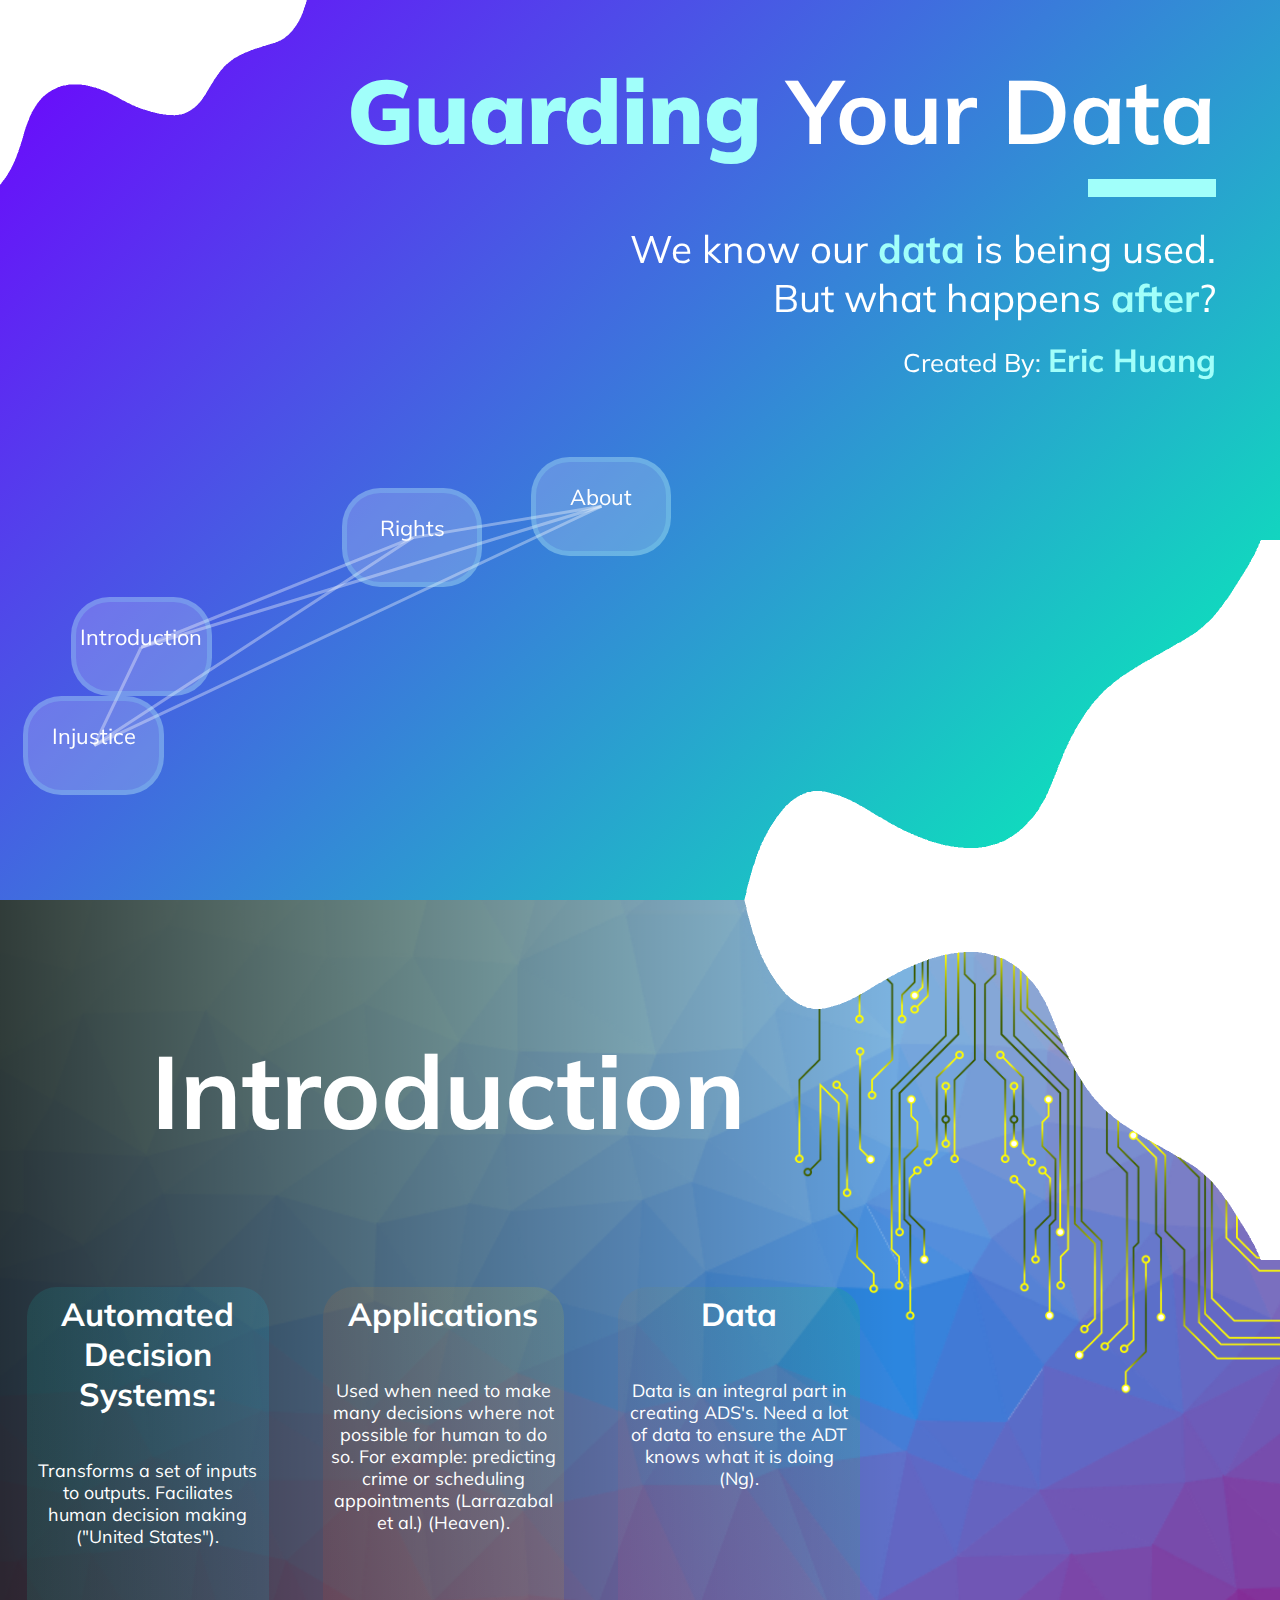
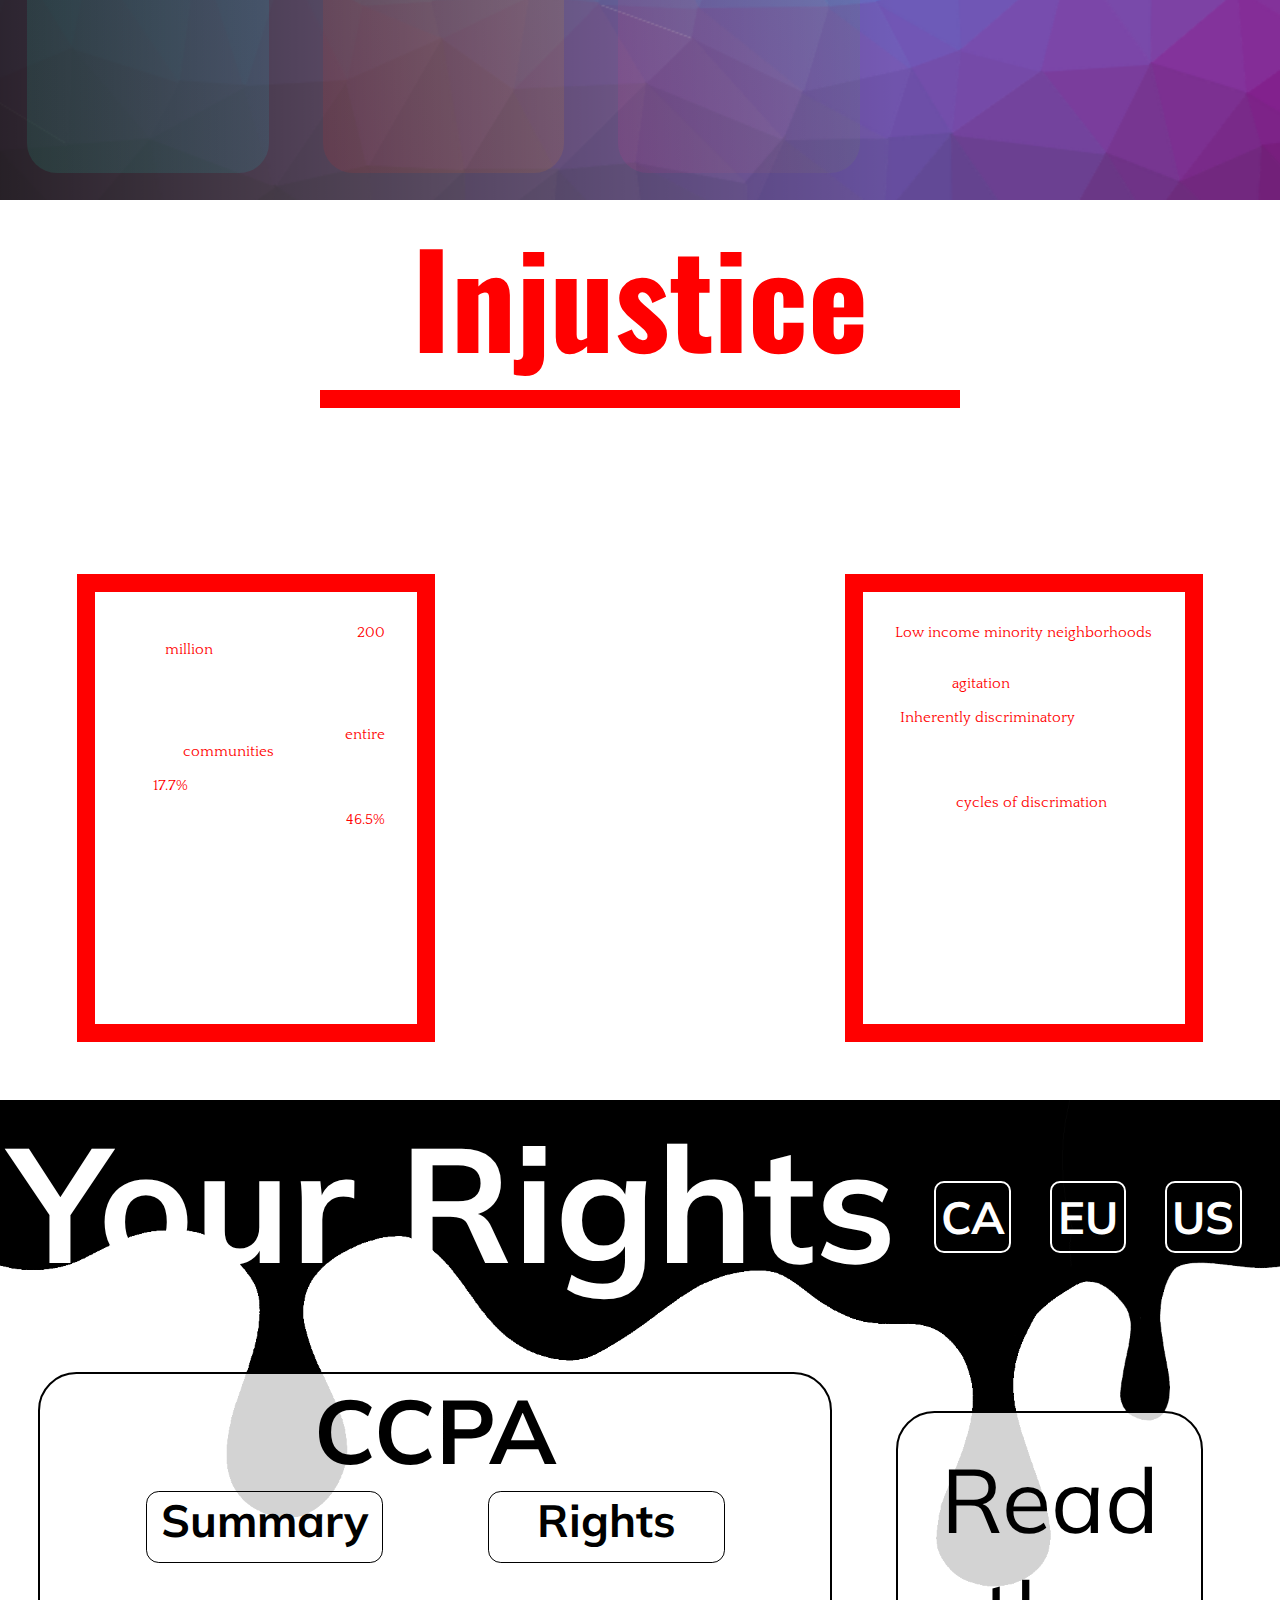
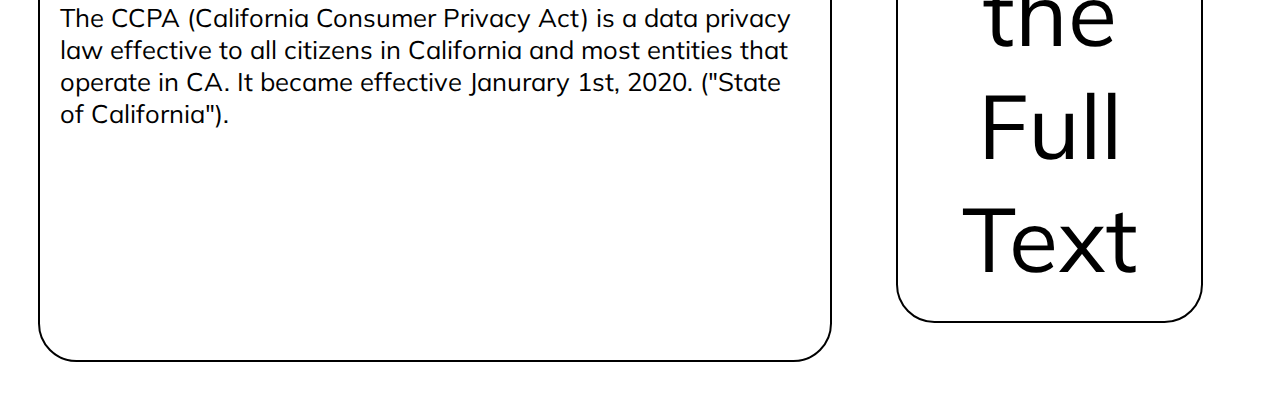
==== commit 470467e5: "p4changes" ====
--- a/_html/index.html
+++ b/_html/index.html
@@ -123,40 +123,141 @@
                 <h1>
                     Your Rights
                 </h1>
-            </div>
-            <div id='holdsRightsAndLink'>
-                <div id="aboutRights">
-                    <div id="aboutRightsBox">
-                        <div id="legName">
-                            <h2>
-                                GDRP
-                            </h2>
+                <div id="locations-cont">
+                    <div id="caButt" class='location-cont'>
+                        <h4>
+                            CA
+                        </h4>
+                    </div>
+                    <div id="euButt" class='location-cont'>
+                        <h4>
+                            EU
+                        </h4>
+                    </div>
+                    <div id="usButt" class='location-cont'>
+                        <h4>
+                            US
+                        </h4>
+                    </div>
+                </div>
+            </div>
+            <div id='ccpa-info'>
+                <div id='holdsRightsAndLink'>
+                    <div id="aboutRights">
+                        <div id="aboutRightsBox">
+                            <div id="legName">
+                                <h2>
+                                    CCPA
+                                </h2>
+                            </div>
+                            <div id="toggleSumRights">
+                                <h2 id="summaryButt" class="SumRightsFormat">
+                                    Summary
+                                </h2>
+                                <h2 id="rightsButt" class="SumRightsFormat">
+                                    Rights
+                                </h2>
+                            </div>
+                            <div id="summaryText">
+                                The CCPA (California Consumer Privacy Act) is a data privacy law effective to all citizens in California and most entities that operate in CA. 
+                                It became effective Janurary 1st, 2020. ("State of California").
+                            </div>
+                            <div id="rightsText" style='display:none;'>
+                                <p class="MainPoint">CA citizens may request a copy of their data and information about their data. (999.301)(r)</p>
+                                <p class="SubPoint">➜ What data is being collected about myself? (999.301)(r)(1)</p>
+                                <p class="SubPoint">➜ Why is my data being collected? (999.301)(r)(6)</p>
+                                <p class="SubPoint">➜ Who will see my data? (999.301)(r)(5) </p>
+                                <p class="MainPoint">Allows you to:</p>
+                                <p class="SubPoint">➜ May request data holders to stop selling my personal data (999.306)</p>
+                                <p class="SubPoint">➜ May request data holders to remove personal data under certain conditions (Art. 3)</p>
+                                <p class="SubPoint">➜ Unfortunately no explicit mention of ADS as in GDPR</p>
+                            </div>
                         </div>
-                        <div id="toggleSumRights">
-                            <h2 id="summaryButt" class="SumRightsFormat">
-                                Summary
-                            </h2>
-                            <h2 id="rightsButt" class="SumRightsFormat">
-                                Rights
-                            </h2>
+                    </div>
+                    <div id="linkToRealThing">
+                            <a id="linkToPdf" target="_blank" href="https://oag.ca.gov/sites/all/files/agweb/pdfs/privacy/oal-sub-final-text-of-regs.pdf?">
+                                <p>Read the Full Text</p>
+                            </a>
+                    </div>
+                </div>
+            </div>
+            <div id='gdpr-info'>
+                <div id='holdsRightsAndLink'>
+                    <div id="aboutRights">
+                        <div id="aboutRightsBox">
+                            <div id="legName">
+                                <h2>
+                                    GDPR
+                                </h2>
+                            </div>
+                            <div id="toggleSumRights">
+                                <h2 id="summaryButt" class="SumRightsFormat">
+                                    Summary
+                                </h2>
+                                <h2 id="rightsButt" class="SumRightsFormat">
+                                    Rights
+                                </h2>
+                            </div>
+                            <div id="summaryText">
+                                The GDPR (General Data Protection Regulation) is a data privacy law effective to all citizens in the EU and most entities that operate in the EU. 
+                                It became effective May 25th, 2018 ("European Union").
+                            </div>
+                            <div id="rightsText" style='display:none;'>
+                                <p class="MainPoint">EU citizens may request a copy of their data and information about their data. (Art 15)(1)</p>
+                                <p class="SubPoint">➜ Is my data being used in Automated Decision Systems? (Art. 15)(1)(h)</p>
+                                <p class="SubPoint">➜ Who will see my data? (Art 15.)(1)(c) </p>
+                                <p class="MainPoint">Allows you to:</p>
+                                <p class="SubPoint">➜ Can direct data holder to modify the data so that it is accurate (Art. 16)</p>
+                                <p class="SubPoint">➜ May request data holders to remove personal data under certain conditions (Art. 17)</p>
+                                <p class="SubPoint">➜ Direct data holder to stop using their personal data in ADSs (Art. 21)(1)</p>
+                                <p class="SubPoint">➜ Request a human to evaluate a decision made by ADS (Art. 22)(1)</p>
+                            </div>
                         </div>
-                        <p id="summaryText">
-                            The GDPR (General Data Protection Regulation) is a data privacy law effective to all citizens in the EU and most entities that operate in the EU. 
-                            It became effective May 25th, 2018 ("European Union").
-                        </p>
-                        <p id="rightsText" style='display:none;'>
-                            EU citizens may request a copy of their data and information about their data. (Art 15)(1)<br><br>
-                            ➜ Is my data being used in Automated Decision Systems? (Art. 15)(1)(h)<br>
-                            ➜ Who will see my data? (Art 15.)(1)(c) <br>
-                            ➜ Can direct data holder to modify the data so that it is accurate (Art. 16)<br>
-                            ➜ May request data holders to remove personal data under certain conditions (Art. 17)<br>
-                            ➜ Direct data holder to stop using their personal data in ADSs (Art. 21)(1)<br>
-                            ➜ Request a human to evaluate a decision made by ADS (Art. 22)(1)
-                        </p>
-                    </div>
-                </div>
-                <div id="linkToRealThing">
-
+                    </div>
+                    <div id="linkToRealThing">
+                            <a id="linkToPdf" target="_blank" href="https://gdpr-info.eu/">
+                                <p>Read the Full Text</p>
+                            </a>
+                    </div>
+                </div>
+            </div>
+            <div id='aaa-info'>
+                <div id='holdsRightsAndLink'>
+                    <div id="aboutRights">
+                        <div id="aboutRightsBox">
+                            <div id="legName">
+                                <h2>
+                                    AAA
+                                </h2>
+                            </div>
+                            <div id="toggleSumRights">
+                                <h2 id="summaryButt" class="SumRightsFormat">
+                                    Summary
+                                </h2>
+                                <h2 id="rightsButt" class="SumRightsFormat">
+                                    Powers
+                                </h2>
+                            </div>
+                            <div id="summaryText">
+                                The AAA (Algorithmic Accountability Act of 2019) is a House Bill proposed by Yvette Clarke of New York ("United States").
+                                It grants greater power to the Federal Trade Commission to audit ADS creators ("United States"). As of March 2021, this bill is still
+                                in committee ("United States").
+                            </div>
+                            <div id="rightsText" style='display:none;'>
+                                <p class="MainPoint">Allows FEC to conduct "Automated Decision System Impact Assessments" (Sec. 2)(2)</p>
+                                <p class="SubPoint">➜ Tests for “accuracy, fairness, bias, discrimination, privacy, and security” (Sec. 2)(2)</p>
+                                <p class="SubPoint">➜ Forces model makers to submit a review of their development process and information about their model (Sec. 2)(2)</p>
+                                <p class="MainPoint">Why is this important?</p>
+                                <p class="SubPoint">➜ Difficult to uphold current laws when unable to gain access to often proprietary models (R. Goodman)</p>
+                                <p class="SubPoint">➜ This bill is extremely important, so call your representative about this legislation!</p>
+                            </div>
+                        </div>
+                    </div>
+                    <div id="linkToRealThing">
+                            <a id="linkToPdf" target="_blank" href="https://www.congress.gov/bill/116th-congress/house-bill/2231/text">
+                                <p>Read the Full Text</p>
+                            </a>
+                    </div>
                 </div>
             </div>
             <img id='p4goop' src='../pics/goop.png'>
--- a/_css/page4.css
+++ b/_css/page4.css
@@ -21,13 +21,50 @@
     color: rgb(255, 255, 255);
     font-size: 18vh;
     left: 0;
+    right: 30vw;
+    text-align: right;
+}
+
+#locations-cont {
+    height: 26vh;
+    position: absolute;
+    left: 70vw;
     right: 0;
+    display: flex;
+    align-items: center;
+    justify-content: space-evenly;
+}
+
+.location-cont {
+    position: relative;
+    border: 2px solid rgb(255, 255, 255);
+    border-radius: 10px;
+    width: 20%;
+    height: 8vh;
+    display: flex;
+    align-items: center;
     text-align: center;
+    transition: 0.1s;
 }
+.location-cont:hover {
+    box-shadow: 0 0 20px white;
+    background-color: rgba(255, 255, 255, 0.096);
+    cursor: pointer;
+}
+
+.location-cont h4 {
+    position: relative;
+    color: white;
+    width: 100%;
+    font-size: 5vh;
+    font-family: "Mulish";
+
+}
+
 
 #holdsRightsAndLink {
     position: relative;
-    border: 4px solid rgb(209, 31, 31);
+    /* border: 4px solid rgb(209, 31, 31); */
     width: 100vw;
     height: 74vh;
     padding: 2vw;
@@ -37,7 +74,7 @@
 
 #aboutRights {
     position: relative;
-    border: 2px solid blue;
+    /* border: 2px solid blue; */
     flex-grow: 2;
 }
 #aboutRightsBox {
@@ -49,6 +86,7 @@
     top: 1vw;
     bottom: 1vw;
     background-color: rgba(255, 255, 255, 0.829);
+    font-family: "Mulish";
 }
 #legName {
     position: relative;
@@ -56,7 +94,7 @@
     top: 0;
     right: 0;
     height: 13vh;
-    border: 2px solid green;
+    /* border: 2px solid green; */
     display: flex;
     justify-content: space-evenly;
 }
@@ -69,7 +107,7 @@
     top: 0;
     right: 0;
     height: 10vh;
-    border: 2px solid green;
+    /* border: 2px solid green; */
     display: flex;
     justify-content: space-evenly;
     align-items: flex-start;
@@ -78,8 +116,8 @@
 .SumRightsFormat {
     font-size: 5vh;
     color: rgb(0, 0, 0);
-    width: 20%;
-    height: 7vh;
+    width: 30%;
+    height: 8vh;
     text-align: center;
     border: 1px solid black;
     border-radius: 1vw;
@@ -93,19 +131,53 @@
 #summaryText {
     position: relative;
     font-size: 2vw;
+    /* border: 1px solid black; */
     margin: 1.5vw;
-    border: 1px solid black;
 }
 #rightsText {
     position: relative;
     font-size: 1.5vw;
+    /* border: 1px solid black; */
     margin: 1.5vw;
-    border: 1px solid black;
+}
+#rightsText .SubPoint {
+    font-size: 1.2vw;
+    margin-left: 3vw;
 }
 
 #linkToRealThing {
     position: relative;
-    border: 2px solid yellow;
+    /* border: 2px solid yellow; */
     flex-grow: 1;
+}
 
-}+#linkToPdf {
+    border: 2px solid black;
+    border-radius: 3vw;
+    position: absolute;
+    left: 4vw;
+    right: 4vw;
+    top: 4vw;
+    bottom: 4vw;
+    background-color: rgba(255, 255, 255, 0.829);
+    font-family: "Mulish";
+    color: black;
+    text-decoration: none;
+    font-size: 10vh;
+    text-align: center;
+    animation: readFullAnimBounce 3s infinite;
+    transition: 0.3s;
+}
+@keyframes readFullAnimBounce {
+    50% {
+        box-shadow: 0 0 30px black;
+    }
+}
+#linkToPdf:hover {
+    background-color: rgba(255, 255, 255, 1);
+    animation: none;
+    box-shadow: 0 0 30px black;
+}
+#linkToPdf p {
+    margin: 10%;
+}
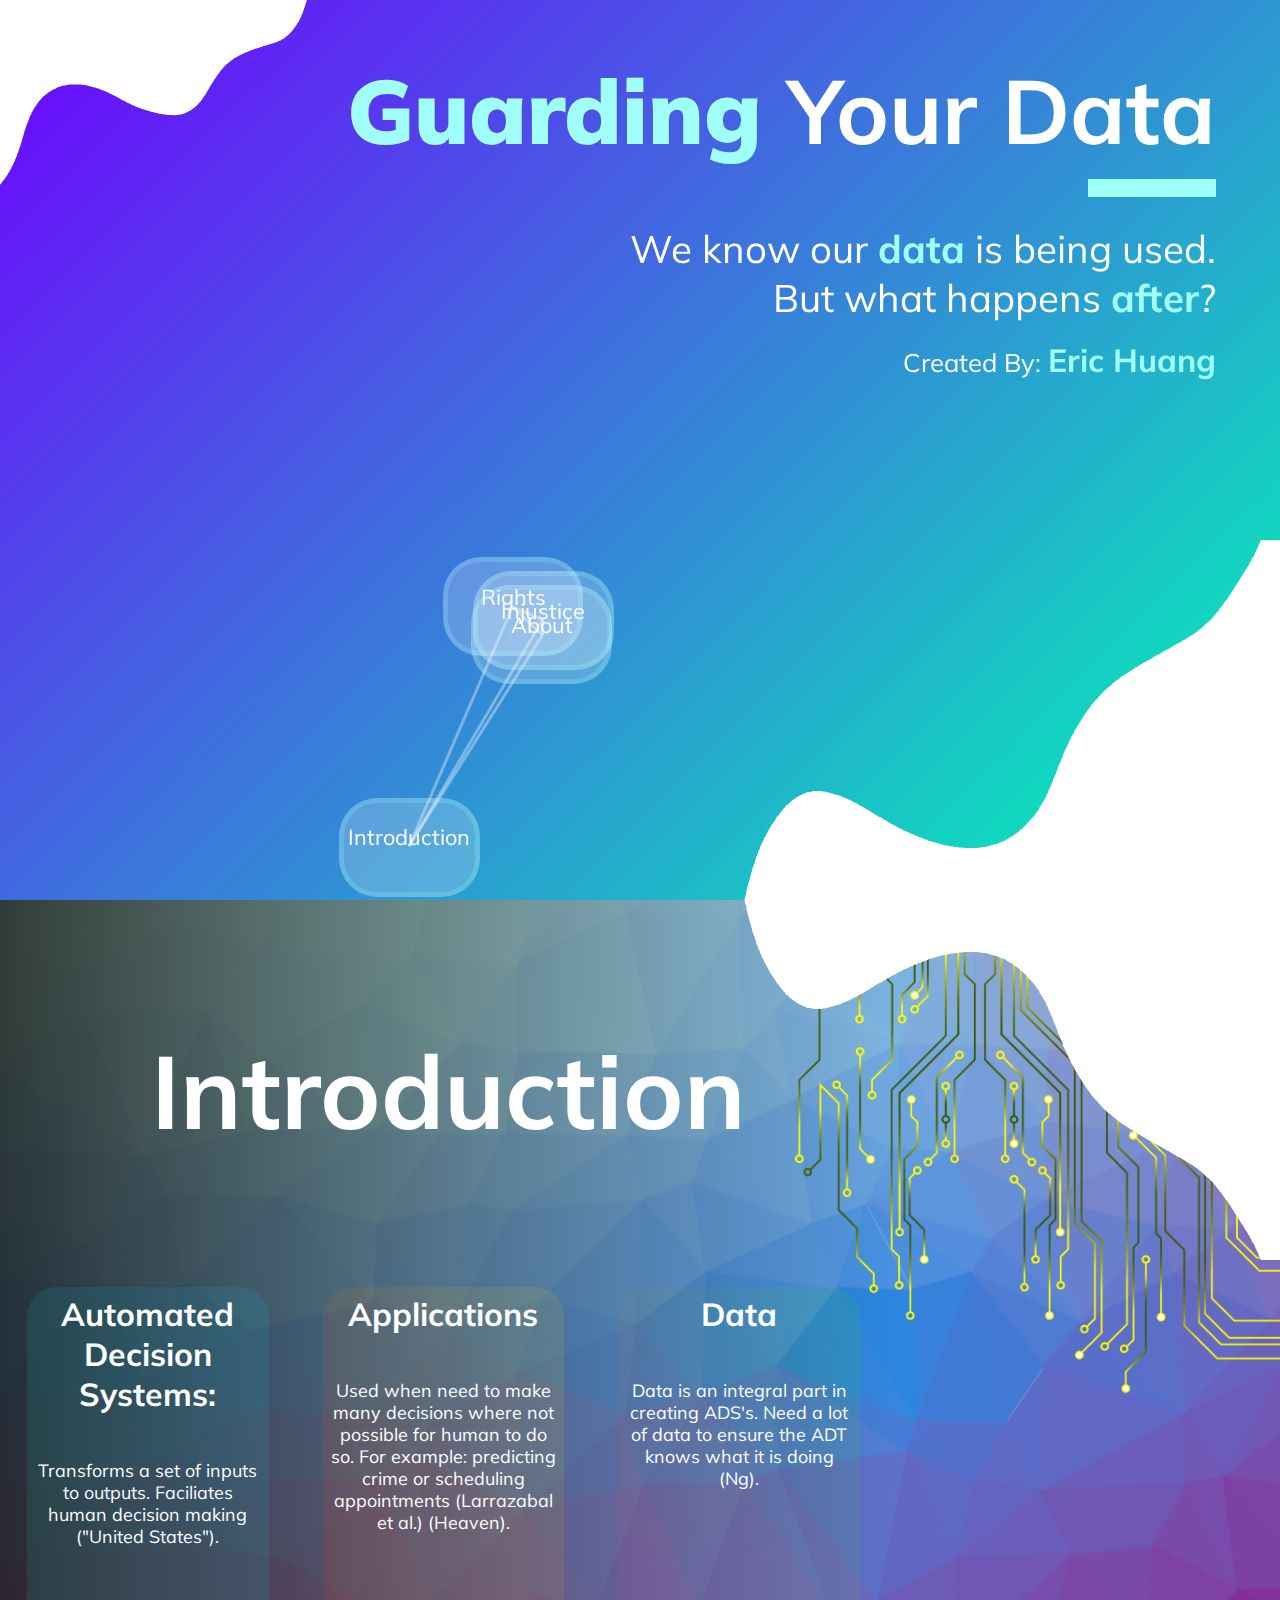
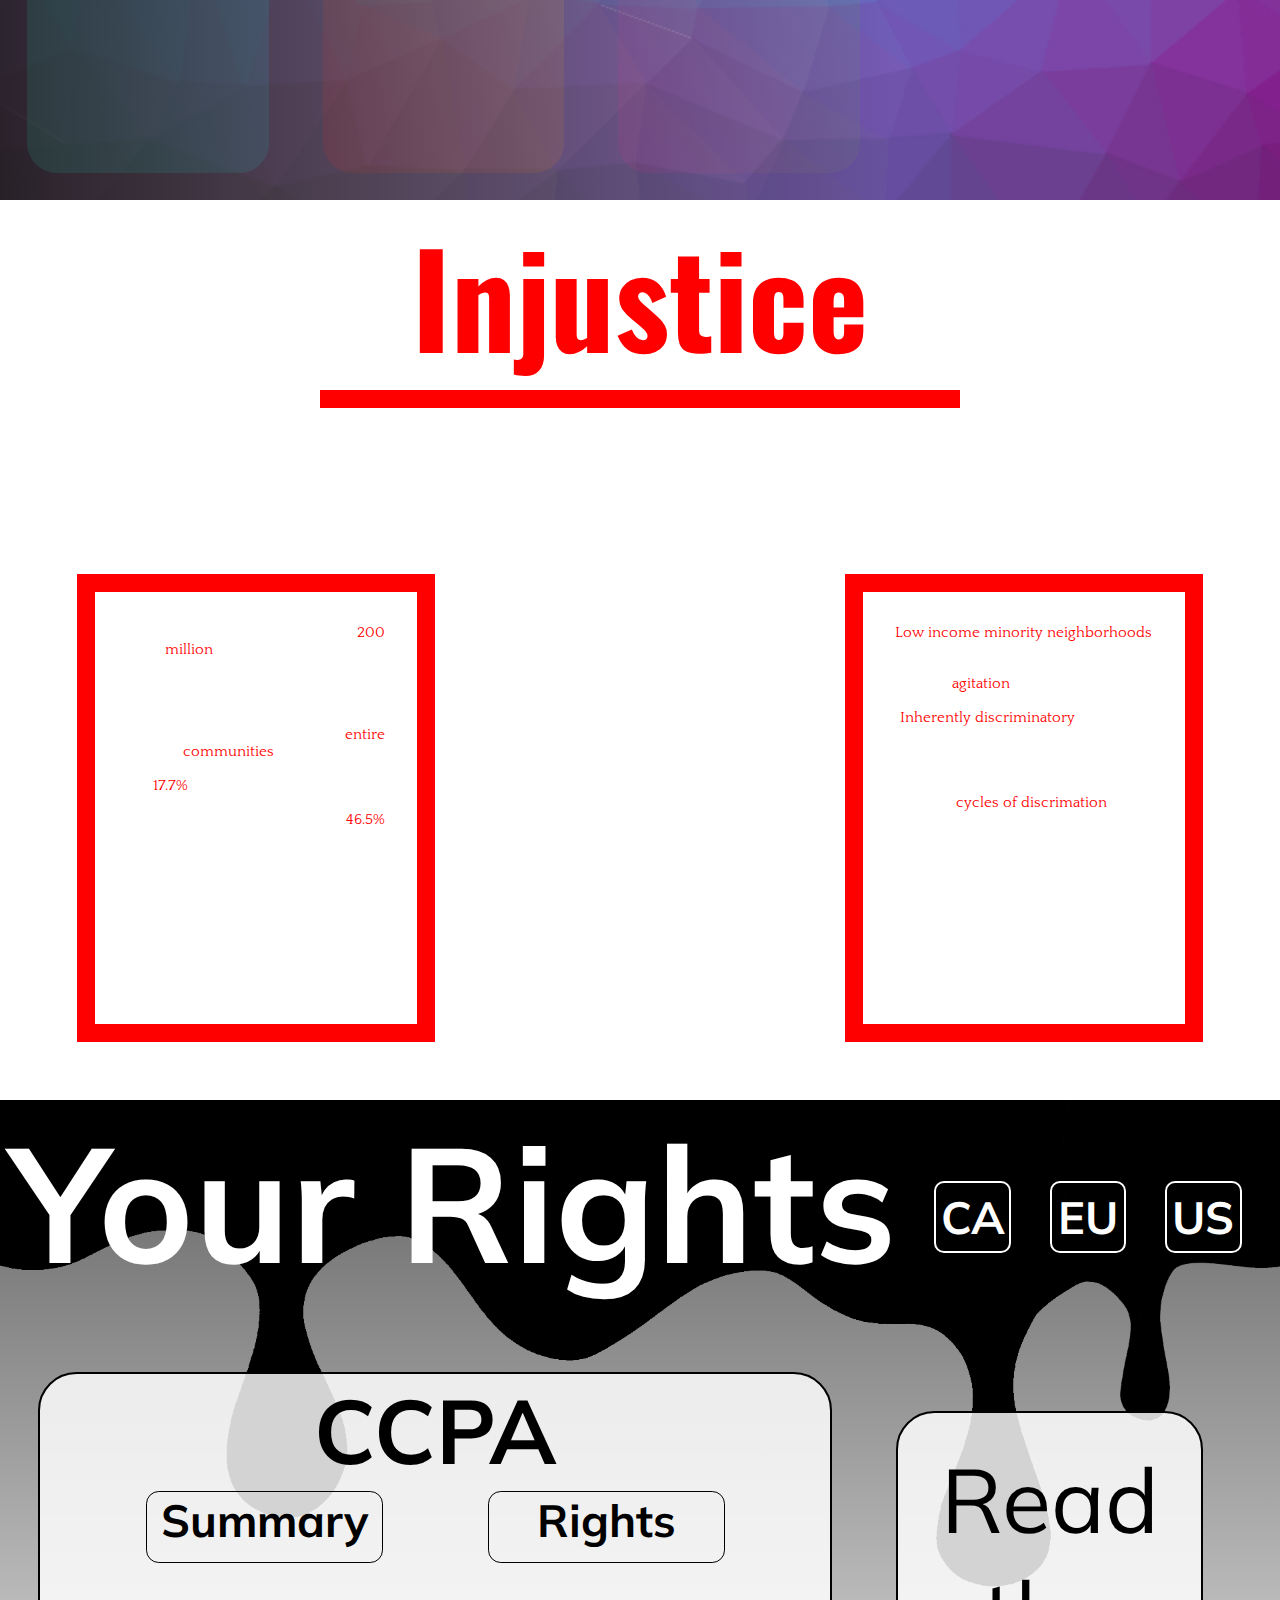
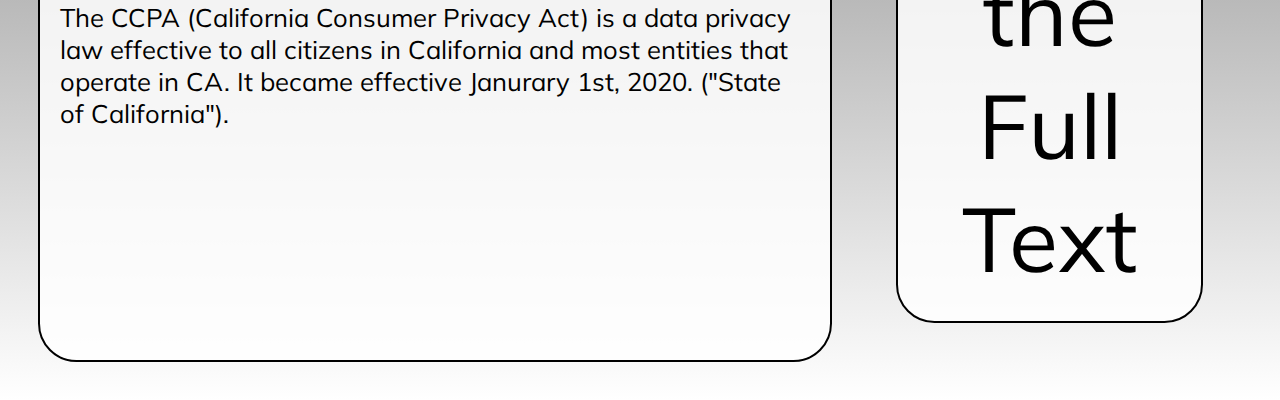
==== commit f36d34ef: "mostlydone" ====
--- a/_html/index.html
+++ b/_html/index.html
@@ -261,6 +261,7 @@
                 </div>
             </div>
             <img id='p4goop' src='../pics/goop.png'>
+            <div id='bwGrad'></div>
         </div>
         <a id="scrollUp" href='#page1'>
             <p>
--- a/_css/page4.css
+++ b/_css/page4.css
@@ -9,7 +9,15 @@
     width: 100vw;
     z-index: -1;
 }
-
+#bwGrad {
+    position: absolute;
+    background-image: linear-gradient(180deg, rgba(0, 0, 0, 0.616), rgba(255, 255, 255, 0.308));
+    top: 0;
+    bottom: 0;
+    right: 0;
+    left: 0;
+    z-index: -2;
+}
 #rights-granted-cont {
     position: relative;
     height: 26vh;
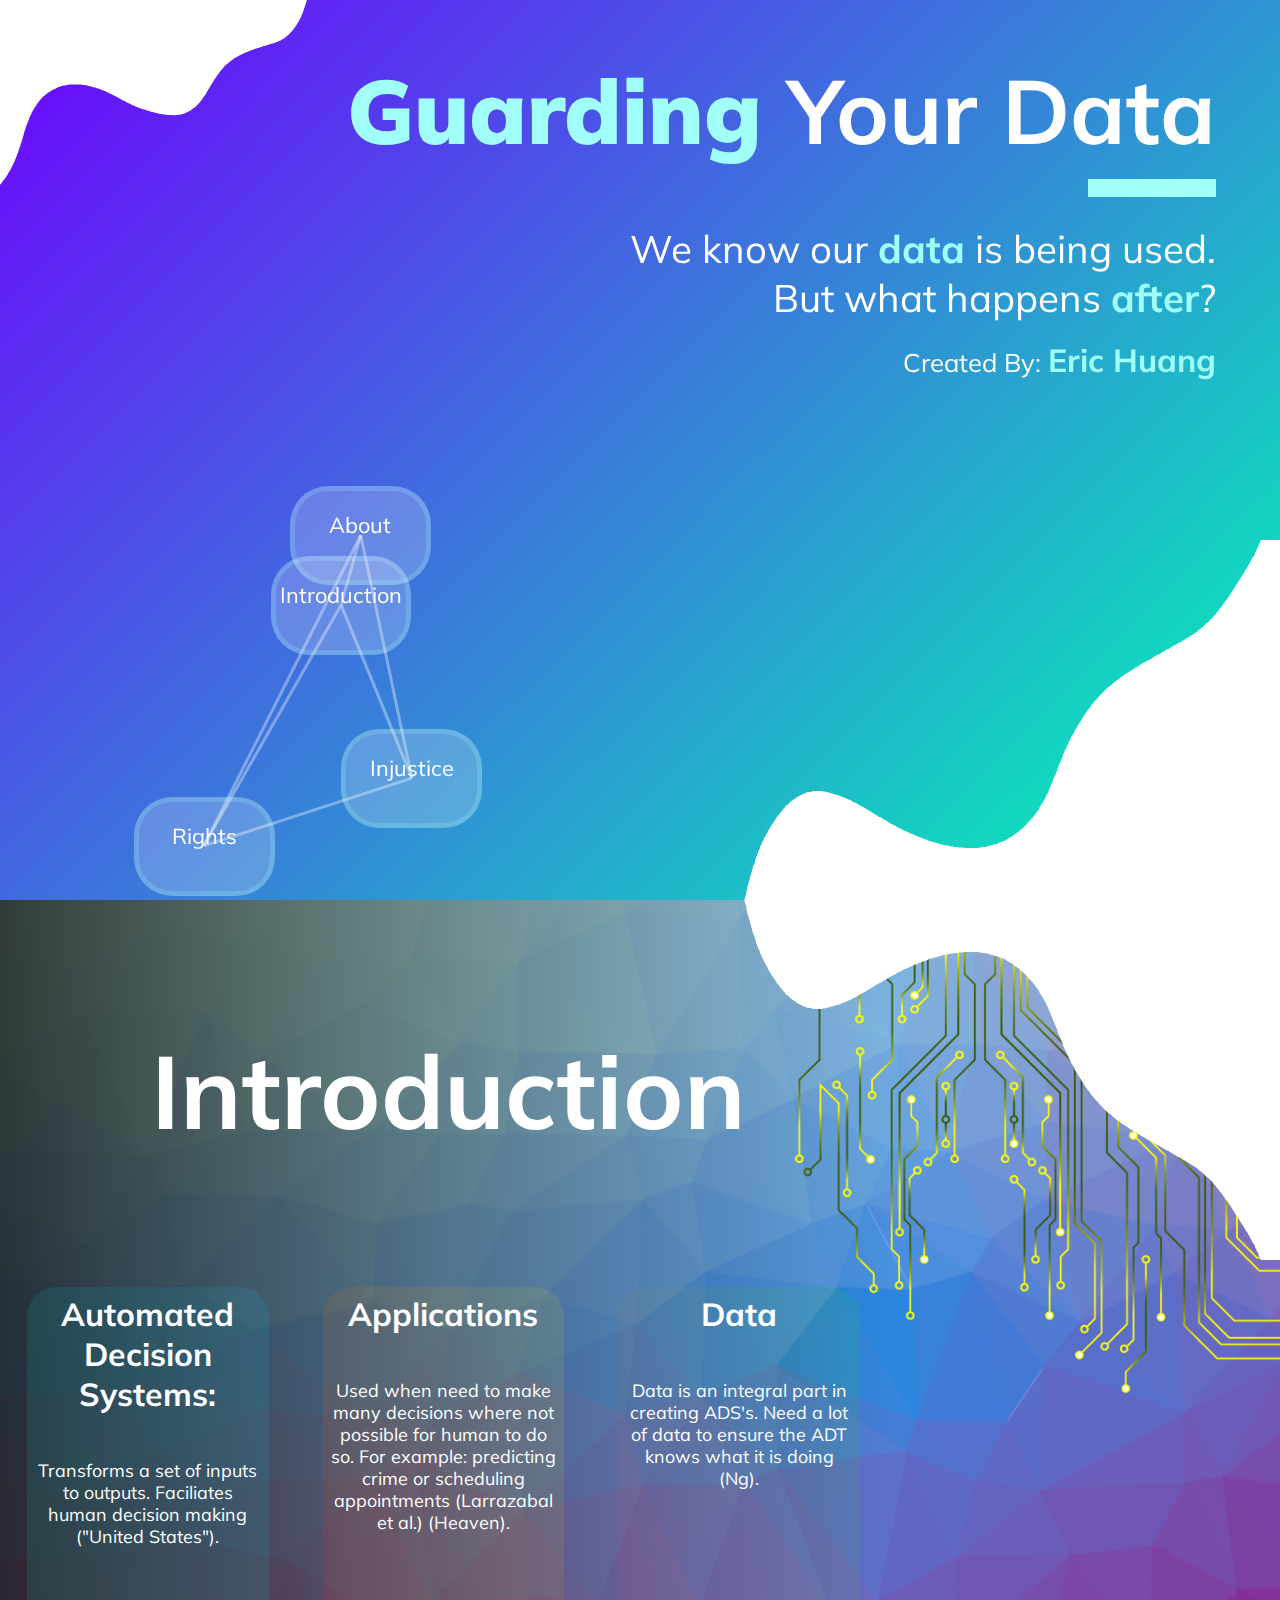
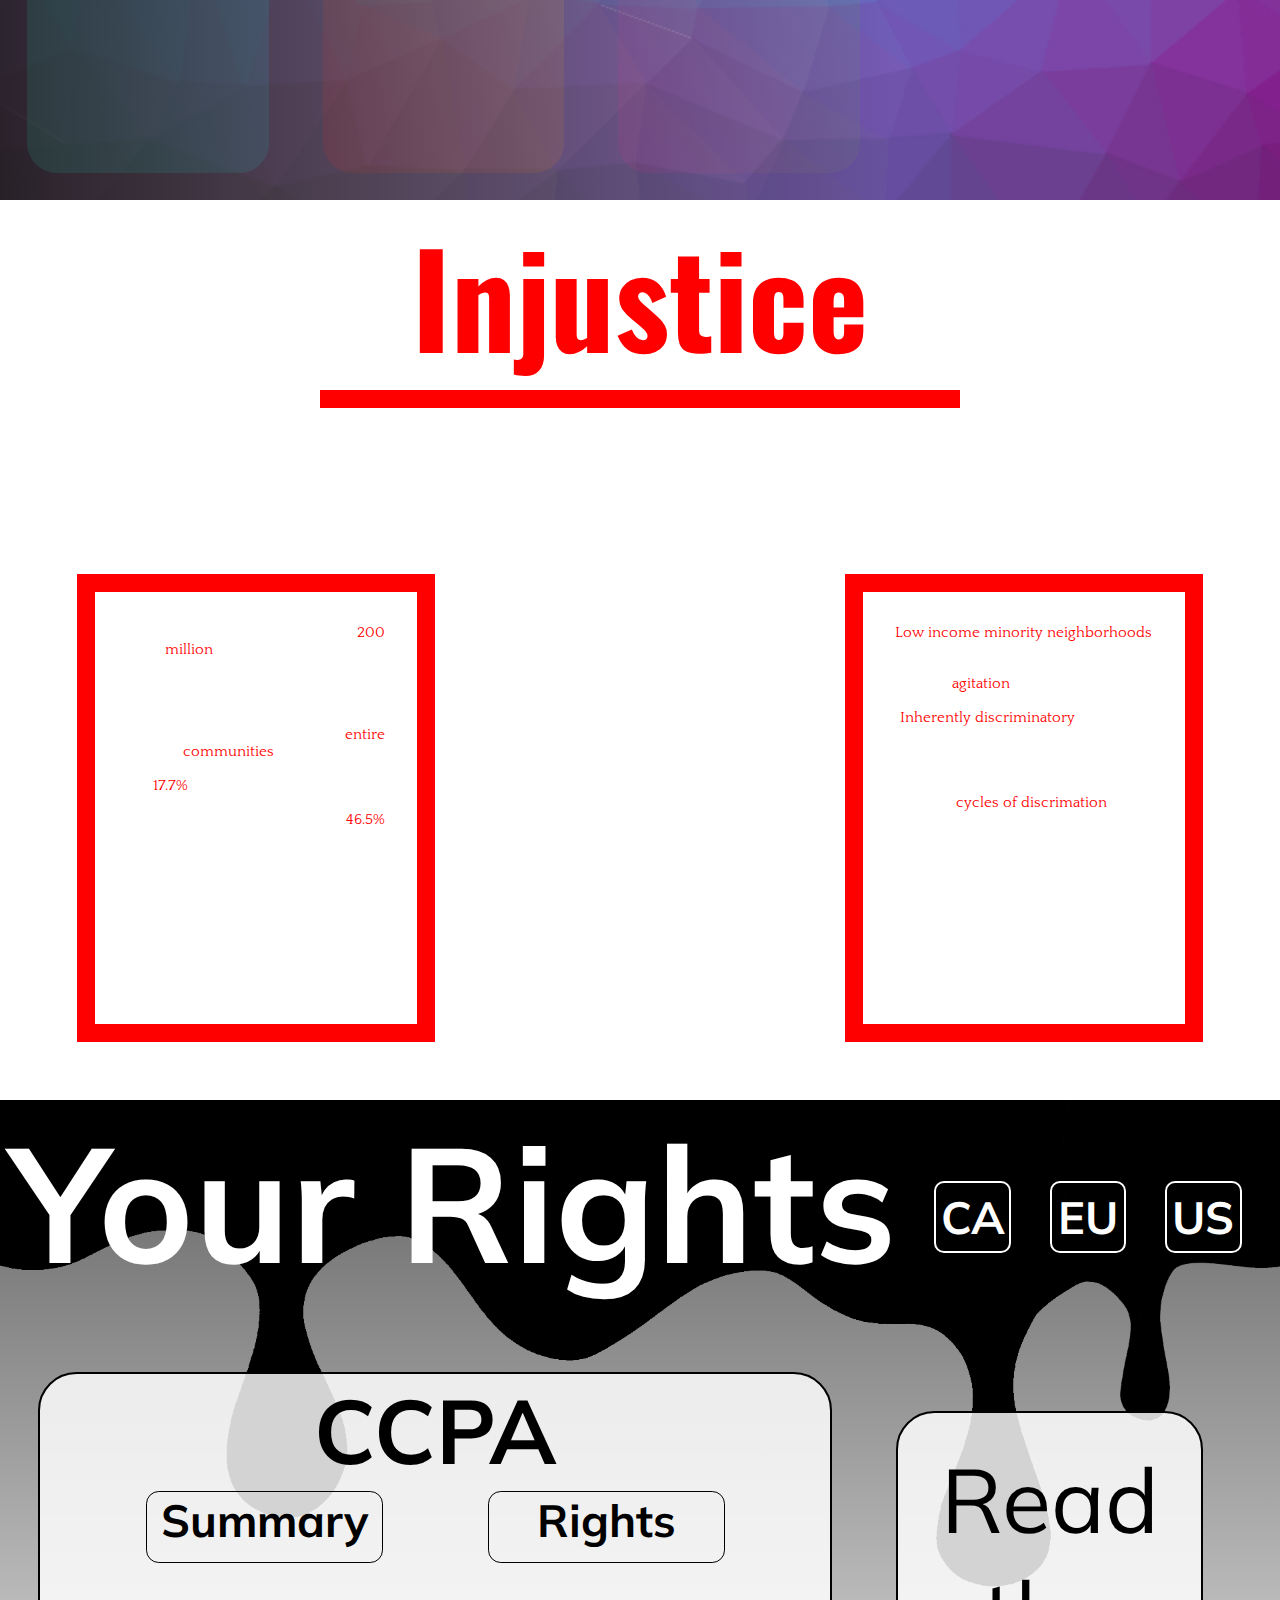
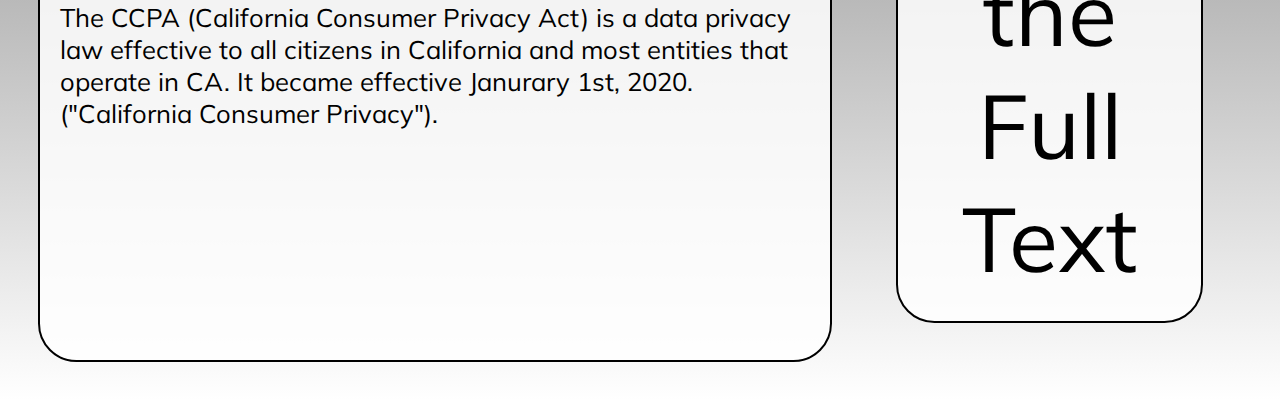
==== commit 7e4e4b86: "finallydone" ====
--- a/_html/index.html
+++ b/_html/index.html
@@ -160,7 +160,7 @@
                             </div>
                             <div id="summaryText">
                                 The CCPA (California Consumer Privacy Act) is a data privacy law effective to all citizens in California and most entities that operate in CA. 
-                                It became effective Janurary 1st, 2020. ("State of California").
+                                It became effective Janurary 1st, 2020. ("California Consumer Privacy").
                             </div>
                             <div id="rightsText" style='display:none;'>
                                 <p class="MainPoint">CA citizens may request a copy of their data and information about their data. (999.301)(r)</p>
--- a/_css/general.css
+++ b/_css/general.css
@@ -59,4 +59,9 @@
 
 h1, h2, p {
     font-family: 'Mulish';
+}
+
+.citation {
+    border: 2px dotted black;
+    margin-left: 10vw;
 }